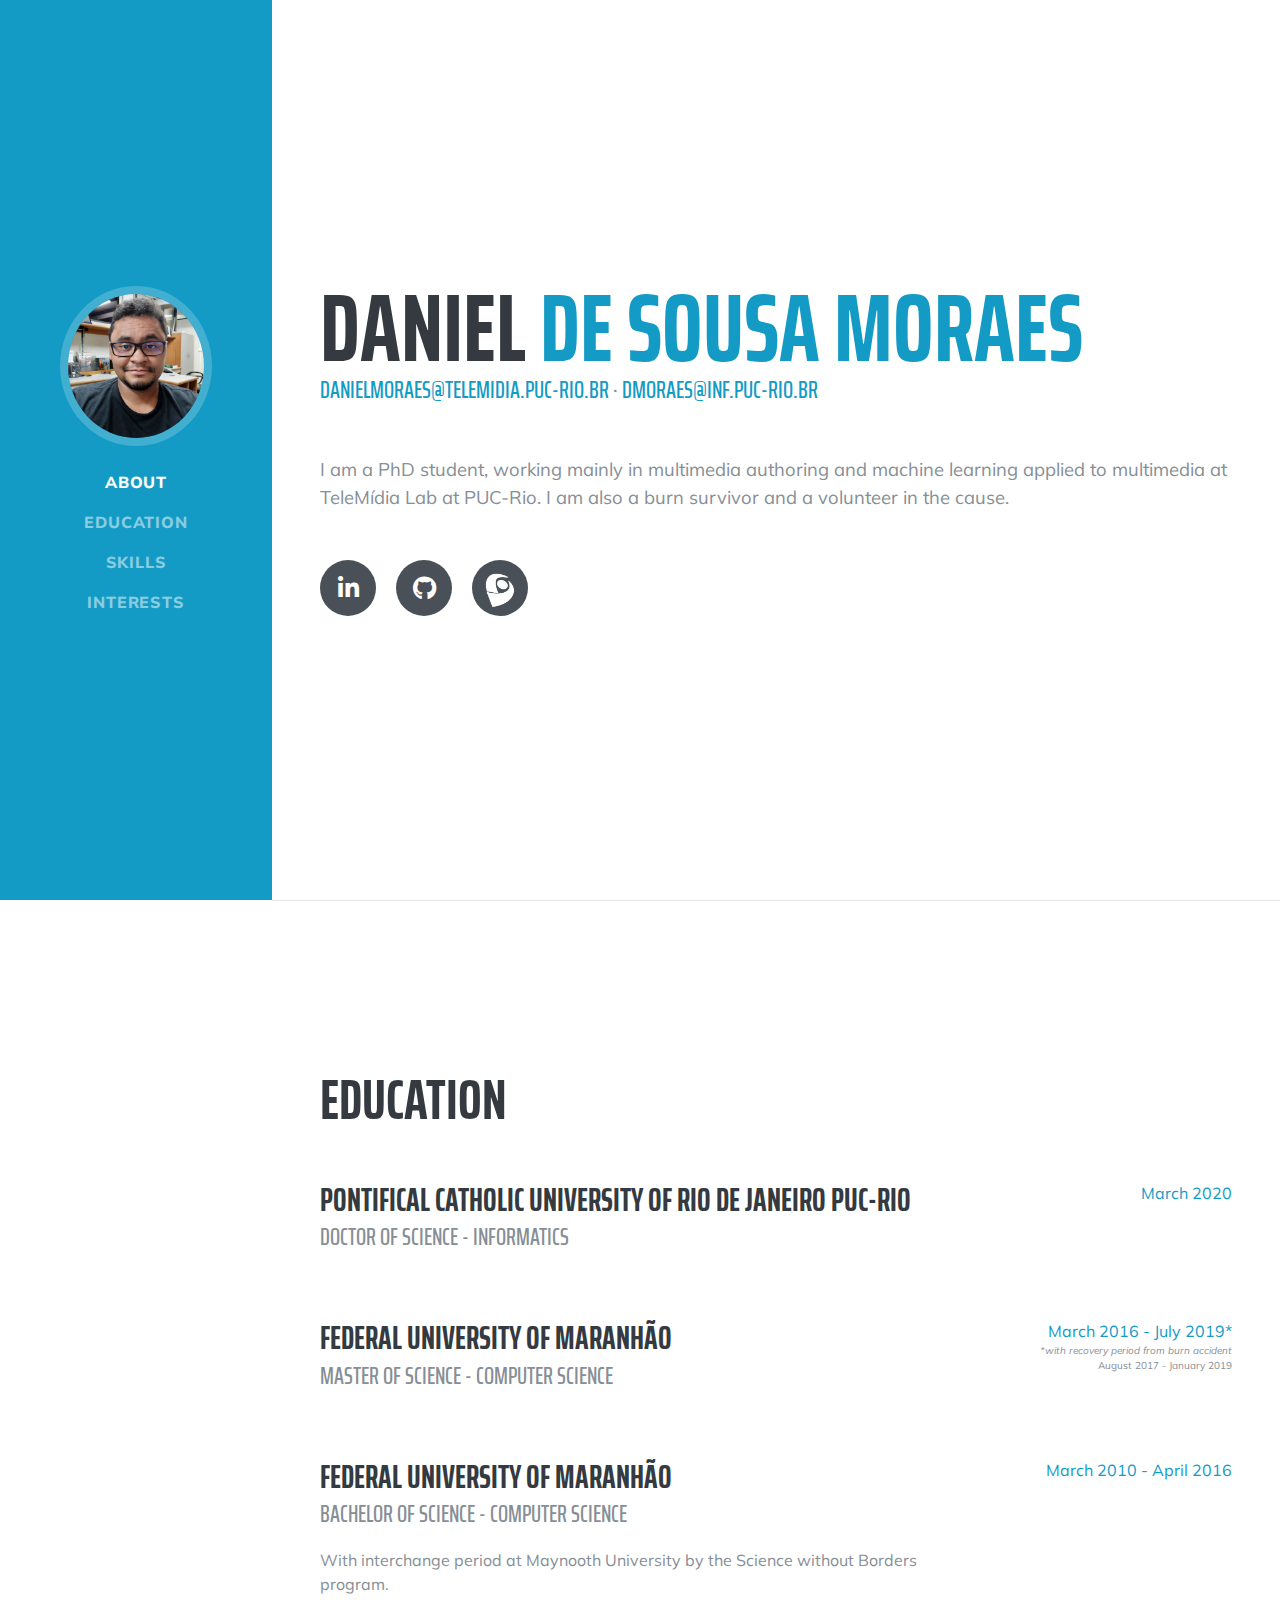
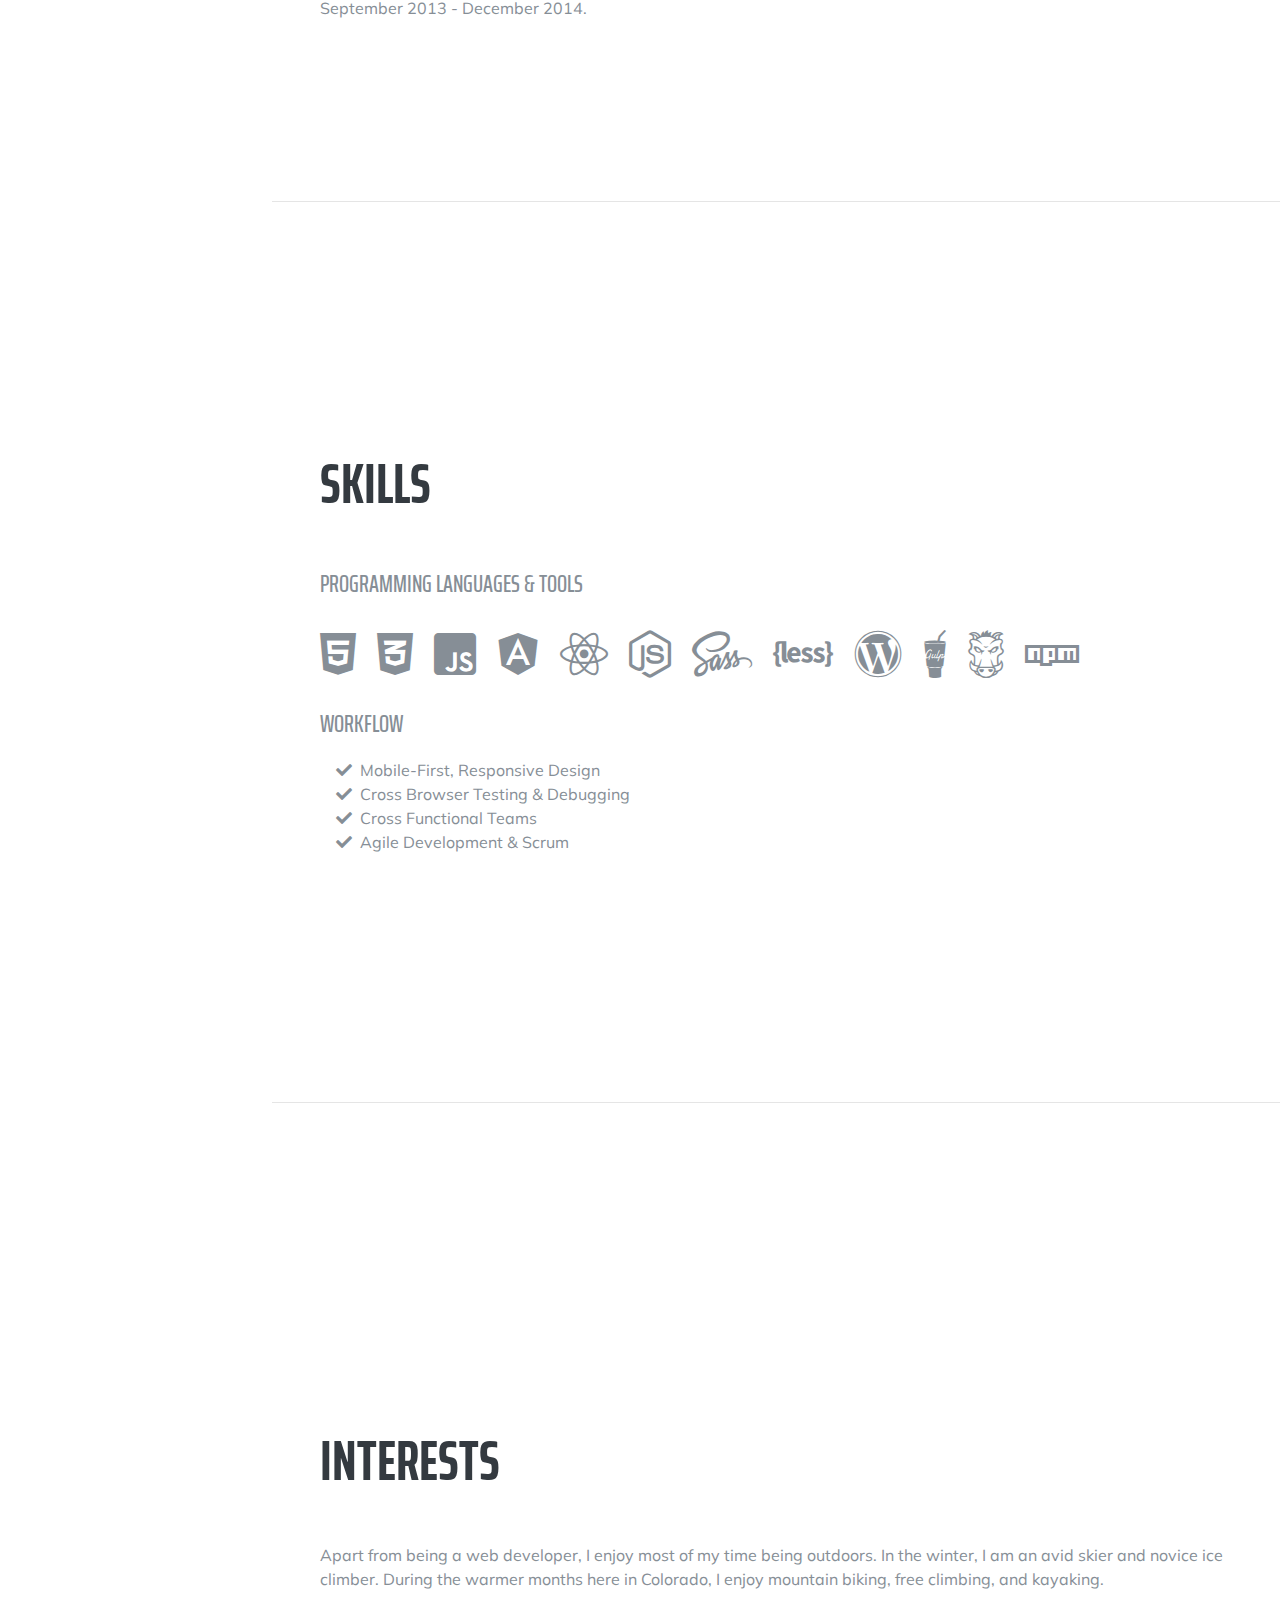
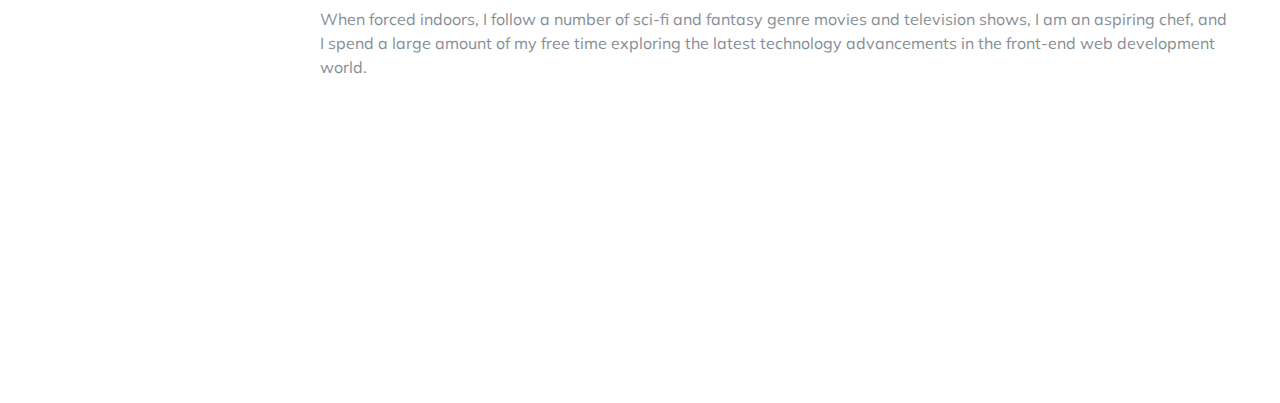
==== index.html @ 5152b9b2 "Atualizando texto - perfil e educação" ====
<!DOCTYPE html>
<html lang="en">

<head>

  <meta charset="utf-8">
  <meta name="viewport" content="width=device-width, initial-scale=1, shrink-to-fit=no">
  <meta name="description" content="">
  <meta name="Daniel Moraes" content="">

  <title>Daniel Moraes - Profile</title>

  <!-- Bootstrap core CSS -->
  <link href="vendor/bootstrap/css/bootstrap.min.css" rel="stylesheet">

  <!-- Custom fonts for this template -->
  <link href="https://fonts.googleapis.com/css?family=Saira+Extra+Condensed:500,700" rel="stylesheet">
  <link href="https://fonts.googleapis.com/css?family=Muli:400,400i,800,800i" rel="stylesheet">
  <link href="vendor/fontawesome-free/css/all.min.css" rel="stylesheet">

  <!-- Custom styles for this template -->
  <link href="css/resume.css" rel="stylesheet">

</head>

<body id="page-top">

  <nav class="navbar navbar-expand-lg navbar-dark bg-primary fixed-top" id="sideNav">
    <a class="navbar-brand js-scroll-trigger" href="#page-top">
      <span class="d-block d-lg-none">Daniel de Sousa Moraes</span>
      <span class="d-none d-lg-block">
        <img class="img-fluid img-profile rounded-circle mx-auto mb-2" src="img/perfil.jpeg" alt="Daniel de Sousa Moraes">
      </span>
    </a>
    <button class="navbar-toggler" type="button" data-toggle="collapse" data-target="#navbarSupportedContent" aria-controls="navbarSupportedContent" aria-expanded="false" aria-label="Toggle navigation">
      <span class="navbar-toggler-icon"></span>
    </button>
    <div class="collapse navbar-collapse" id="navbarSupportedContent">
      <ul class="navbar-nav">
        <li class="nav-item">
          <a class="nav-link js-scroll-trigger" href="#about">About</a>
        </li>
       <!--  <li class="nav-item">
          <a class="nav-link js-scroll-trigger" href="#experience">Experience</a>
        </li> -->
        <li class="nav-item">
          <a class="nav-link js-scroll-trigger" href="#education">Education</a>
        </li>
        <li class="nav-item">
          <a class="nav-link js-scroll-trigger" href="#skills">Skills</a>
        </li>
        <li class="nav-item">
          <a class="nav-link js-scroll-trigger" href="#interests">Interests</a>
        </li>
       <!--  <li class="nav-item">
          <a class="nav-link js-scroll-trigger" href="#awards">Awards</a>
        </li> -->
      </ul>
    </div>
  <!--   <span class="d-none d-lg-block">
      <img class="img-fluid img-profile rounded-circle mx-auto mb-2" src="img/pt.png" alt="Daniel de Sousa Moraes">
    </span> -->
  </nav>

  <div class="container-fluid p-0">

    <section class="resume-section p-3 p-lg-5 d-flex align-items-center" id="about">
      <div class="w-100">
        <h1 class="mb-0">Daniel
          <span class="text-primary">de Sousa Moraes</span>
        </h1>
        <div class="subheading mb-5">
          <a href="mailto:name@email.com">danielmoraes@telemidia.puc-rio.br</a> 
          · <a href="mailto:name@email.com">dmoraes@inf.puc-rio.br</a>
        </div>
        <p class="lead mb-5">
          I am a PhD student, working mainly in multimedia authoring and machine learning applied to multimedia at TeleMídia Lab at PUC-Rio. 
          I am also a burn survivor and a volunteer in the cause.
        </p>
        <div class="social-icons">
          <a target="blank" href="https://www.linkedin.com/in/danielsmoraes">
            <i class="fab fa-linkedin-in"></i>
          </a>
          <a target="blank" href="https://github.com/danielsm">
            <i class="fab fa-github"></i>
          </a>
          <a target="blank" href="http://lattes.cnpq.br/5881729654998250">
            <img class="img-logo" src="img/fa-lattes.png" height="38" width="38"></img>
          </a>
         <!--  <a href="#">
            <i class="fab fa-facebook-f"></i>
          </a> -->
        </div>
      </div>
    </section>

    <!-- <hr class="m-0">

    <section class="resume-section p-3 p-lg-5 d-flex justify-content-center" id="experience">
      <div class="w-100">
        <h2 class="mb-5">Experience</h2>

        <div class="resume-item d-flex flex-column flex-md-row justify-content-between mb-5">
          <div class="resume-content">
            <h3 class="mb-0">Senior Web Developer</h3>
            <div class="subheading mb-3">Intelitec Solutions</div>
            <p>Bring to the table win-win survival strategies to ensure proactive domination. At the end of the day, going forward, a new normal that has evolved from generation X is on the runway heading towards a streamlined cloud solution. User generated content in real-time will have multiple touchpoints for offshoring.</p>
          </div>
          <div class="resume-date text-md-right">
            <span class="text-primary">March 2013 - Present</span>
          </div>
        </div>

        <div class="resume-item d-flex flex-column flex-md-row justify-content-between mb-5">
          <div class="resume-content">
            <h3 class="mb-0">Web Developer</h3>
            <div class="subheading mb-3">Intelitec Solutions</div>
            <p>Capitalize on low hanging fruit to identify a ballpark value added activity to beta test. Override the digital divide with additional clickthroughs from DevOps. Nanotechnology immersion along the information highway will close the loop on focusing solely on the bottom line.</p>
          </div>
          <div class="resume-date text-md-right">
            <span class="text-primary">December 2011 - March 2013</span>
          </div>
        </div>

        <div class="resume-item d-flex flex-column flex-md-row justify-content-between mb-5">
          <div class="resume-content">
            <h3 class="mb-0">Junior Web Designer</h3>
            <div class="subheading mb-3">Shout! Media Productions</div>
            <p>Podcasting operational change management inside of workflows to establish a framework. Taking seamless key performance indicators offline to maximise the long tail. Keeping your eye on the ball while performing a deep dive on the start-up mentality to derive convergence on cross-platform integration.</p>
          </div>
          <div class="resume-date text-md-right">
            <span class="text-primary">July 2010 - December 2011</span>
          </div>
        </div>

        <div class="resume-item d-flex flex-column flex-md-row justify-content-between">
          <div class="resume-content">
            <h3 class="mb-0">Web Design Intern</h3>
            <div class="subheading mb-3">Shout! Media Productions</div>
            <p>Collaboratively administrate empowered markets via plug-and-play networks. Dynamically procrastinate B2C users after installed base benefits. Dramatically visualize customer directed convergence without revolutionary ROI.</p>
          </div>
          <div class="resume-date text-md-right">
            <span class="text-primary">September 2008 - June 2010</span>
          </div>
        </div>

      </div>

    </section> -->

    <hr class="m-0">

    <section class="resume-section p-3 p-lg-5 d-flex align-items-center" id="education">
      <div class="w-100">
        <h2 class="mb-5">Education</h2>

        <div class="resume-item d-flex flex-column flex-md-row justify-content-between mb-5">
          <div class="resume-content">
            <h3 class="mb-0">Pontifical Catholic University of Rio de Janeiro PUC-Rio</h3>
            <div class="subheading mb-3">Doctor of Science - Informatics</div>
          </div>
          <div class="resume-date text-md-right">
            <span class="text-primary">March 2020</span>
          </div>
        </div>

        <div class="resume-item d-flex flex-column flex-md-row justify-content-between mb-5">
          <div class="resume-content">
            <h3 class="mb-0">Federal University of Maranhão</h3>
            <div class="subheading mb-3">Master of Science - Computer Science</div>
          </div>
          <div class="resume-date text-md-right">
            <span class="text-primary">March 2016 - July 2019*</span>
            <p style="font-size: x-small;">
              <i>*with recovery period from burn accident</i>
              <br>August 2017 - January 2019
            </p>
            
          </div>
        </div>

        <div class="resume-item d-flex flex-column flex-md-row justify-content-between">
          <div class="resume-content">
            <h3 class="mb-0">Federal University of Maranhão</h3>
            <div class="subheading mb-3">Bachelor of Science - Computer Science</div>
            <p>With interchange period at Maynooth University by the Science without Borders program.
              <br>September 2013 - December 2014.
            </p>
          </div>
          <div class="resume-date text-md-right">
            <span class="text-primary">March 2010 - April 2016</span>
          </div>
        </div>

      </div>
    </section>

    <hr class="m-0">

    <section class="resume-section p-3 p-lg-5 d-flex align-items-center" id="skills">
      <div class="w-100">
        <h2 class="mb-5">Skills</h2>

        <div class="subheading mb-3">Programming Languages &amp; Tools</div>
        <ul class="list-inline dev-icons">
          <li class="list-inline-item">
            <i class="fab fa-html5"></i>
          </li>
          <li class="list-inline-item">
            <i class="fab fa-css3-alt"></i>
          </li>
          <li class="list-inline-item">
            <i class="fab fa-js-square"></i>
          </li>
          <li class="list-inline-item">
            <i class="fab fa-angular"></i>
          </li>
          <li class="list-inline-item">
            <i class="fab fa-react"></i>
          </li>
          <li class="list-inline-item">
            <i class="fab fa-node-js"></i>
          </li>
          <li class="list-inline-item">
            <i class="fab fa-sass"></i>
          </li>
          <li class="list-inline-item">
            <i class="fab fa-less"></i>
          </li>
          <li class="list-inline-item">
            <i class="fab fa-wordpress"></i>
          </li>
          <li class="list-inline-item">
            <i class="fab fa-gulp"></i>
          </li>
          <li class="list-inline-item">
            <i class="fab fa-grunt"></i>
          </li>
          <li class="list-inline-item">
            <i class="fab fa-npm"></i>
          </li>
        </ul>

        <div class="subheading mb-3">Workflow</div>
        <ul class="fa-ul mb-0">
          <li>
            <i class="fa-li fa fa-check"></i>
            Mobile-First, Responsive Design</li>
          <li>
            <i class="fa-li fa fa-check"></i>
            Cross Browser Testing &amp; Debugging</li>
          <li>
            <i class="fa-li fa fa-check"></i>
            Cross Functional Teams</li>
          <li>
            <i class="fa-li fa fa-check"></i>
            Agile Development &amp; Scrum</li>
        </ul>
      </div>
    </section>

    <hr class="m-0">

    <section class="resume-section p-3 p-lg-5 d-flex align-items-center" id="interests">
      <div class="w-100">
        <h2 class="mb-5">Interests</h2>
        <p>Apart from being a web developer, I enjoy most of my time being outdoors. In the winter, I am an avid skier and novice ice climber. During the warmer months here in Colorado, I enjoy mountain biking, free climbing, and kayaking.</p>
        <p class="mb-0">When forced indoors, I follow a number of sci-fi and fantasy genre movies and television shows, I am an aspiring chef, and I spend a large amount of my free time exploring the latest technology advancements in the front-end web development world.</p>
      </div>
    </section>

<!--     <hr class="m-0">

    <section class="resume-section p-3 p-lg-5 d-flex align-items-center" id="awards">
      <div class="w-100">
        <h2 class="mb-5">Awards &amp; Certifications</h2>
        <ul class="fa-ul mb-0">
          <li>
            <i class="fa-li fa fa-trophy text-warning"></i>
            Google Analytics Certified Developer</li>
          <li>
            <i class="fa-li fa fa-trophy text-warning"></i>
            Mobile Web Specialist - Google Certification</li>
          <li>
            <i class="fa-li fa fa-trophy text-warning"></i>
            1<sup>st</sup>
            Place - University of Colorado Boulder - Emerging Tech Competition 2009</li>
          <li>
            <i class="fa-li fa fa-trophy text-warning"></i>
            1<sup>st</sup>
            Place - University of Colorado Boulder - Adobe Creative Jam 2008 (UI Design Category)</li>
          <li>
            <i class="fa-li fa fa-trophy text-warning"></i>
            2<sup>nd</sup>
            Place - University of Colorado Boulder - Emerging Tech Competition 2008</li>
          <li>
            <i class="fa-li fa fa-trophy text-warning"></i>
            1<sup>st</sup>
            Place - James Buchanan High School - Hackathon 2006</li>
          <li>
            <i class="fa-li fa fa-trophy text-warning"></i>
            3<sup>rd</sup>
            Place - James Buchanan High School - Hackathon 2005</li>
        </ul>
      </div>
    </section> -->

  </div>

  <!-- Bootstrap core JavaScript -->
  <script src="vendor/jquery/jquery.min.js"></script>
  <script src="vendor/bootstrap/js/bootstrap.bundle.min.js"></script>

  <!-- Plugin JavaScript -->
  <script src="vendor/jquery-easing/jquery.easing.min.js"></script>

  <!-- Custom scripts for this template -->
  <script src="js/resume.min.js"></script>

</body>

</html>
---- css/resume.css ----
/*!
 * Start Bootstrap - Resume v5.0.8 (https://startbootstrap.com/template-overviews/resume)
 * Copyright 2013-2019 Start Bootstrap
 * Licensed under MIT (https://github.com/BlackrockDigital/startbootstrap-resume/blob/master/LICENSE)
 */

body {
  font-family: 'Muli', -apple-system, BlinkMacSystemFont, 'Segoe UI', Roboto, 'Helvetica Neue', Arial, sans-serif, 'Apple Color Emoji', 'Segoe UI Emoji', 'Segoe UI Symbol', 'Noto Color Emoji';
  padding-top: 54px;
  color: #868e96;
}

@media (min-width: 992px) {
  body {
    padding-top: 0;
    padding-left: 17rem;
  }
}

h1,
h2,
h3,
h4,
h5,
h6 {
  font-family: 'Saira Extra Condensed', -apple-system, BlinkMacSystemFont, 'Segoe UI', Roboto, 'Helvetica Neue', Arial, sans-serif, 'Apple Color Emoji', 'Segoe UI Emoji', 'Segoe UI Symbol', 'Noto Color Emoji';
  font-weight: 700;
  text-transform: uppercase;
  color: #343a40;
}

h1 {
  font-size: 6rem;
  line-height: 5.5rem;
}

h2 {
  font-size: 3.5rem;
}

h3 {
  font-size: 2rem;
}

p.lead {
  font-size: 1.15rem;
  font-weight: 400;
}

.subheading {
  text-transform: uppercase;
  font-weight: 500;
  font-family: 'Saira Extra Condensed', -apple-system, BlinkMacSystemFont, 'Segoe UI', Roboto, 'Helvetica Neue', Arial, sans-serif, 'Apple Color Emoji', 'Segoe UI Emoji', 'Segoe UI Symbol', 'Noto Color Emoji';
  font-size: 1.5rem;
}

.social-icons a {
  display: inline-block;
  height: 3.5rem;
  width: 3.5rem;
  background-color: #495057;
  color: #fff !important;
  border-radius: 100%;
  text-align: center;
  font-size: 1.5rem;
  line-height: 3.5rem;
  margin-right: 1rem;
}

.social-icons a:last-child {
  margin-right: 0;
}

.social-icons a:hover {
  background-color: #0091ca;
}

.dev-icons {
  font-size: 3rem;
}

.dev-icons .list-inline-item i:hover {
  color: #BD5D38;
}

#sideNav .navbar-nav .nav-item .nav-link {
  font-weight: 800;
  letter-spacing: 0.05rem;
  text-transform: uppercase;
}

#sideNav .navbar-toggler:focus {
  outline-color: #d48a6e;
}

@media (min-width: 992px) {
  #sideNav {
    text-align: center;
    position: fixed;
    top: 0;
    left: 0;
    display: flex;
    flex-direction: column;
    width: 17rem;
    height: 100vh;
  }
  #sideNav .navbar-brand {
    display: flex;
    margin: auto auto 0;
    padding: 0.5rem;
  }
  #sideNav .navbar-brand .img-profile {
    max-width: 10rem;
    max-height: 10rem;
    border: 0.5rem solid rgba(255, 255, 255, 0.2);
  }
  #sideNav .navbar-collapse {
    display: flex;
    align-items: flex-start;
    flex-grow: 0;
    width: 100%;
    margin-bottom: auto;
  }
  #sideNav .navbar-collapse .navbar-nav {
    flex-direction: column;
    width: 100%;
  }
  #sideNav .navbar-collapse .navbar-nav .nav-item {
    display: block;
  }
  #sideNav .navbar-collapse .navbar-nav .nav-item .nav-link {
    display: block;
  }
}

section.resume-section {
  padding-top: 5rem !important;
  padding-bottom: 5rem !important;
  max-width: 75rem;
}

section.resume-section .resume-item .resume-date {
  min-width: none;
}

@media (min-width: 768px) {
  section.resume-section {
    min-height: 100vh;
  }
  section.resume-section .resume-item .resume-date {
    min-width: 18rem;
  }
}

@media (min-width: 992px) {
  section.resume-section {
    padding-top: 3rem !important;
    padding-bottom: 3rem !important;
  }
}

.bg-primary {
  background-color: #139bc5 !important;
}

.text-primary {
  color: #139bc5 !important;
}

a {
  color: #139bc5;
}

a:hover, a:focus, a:active {
  color: #000000;
}
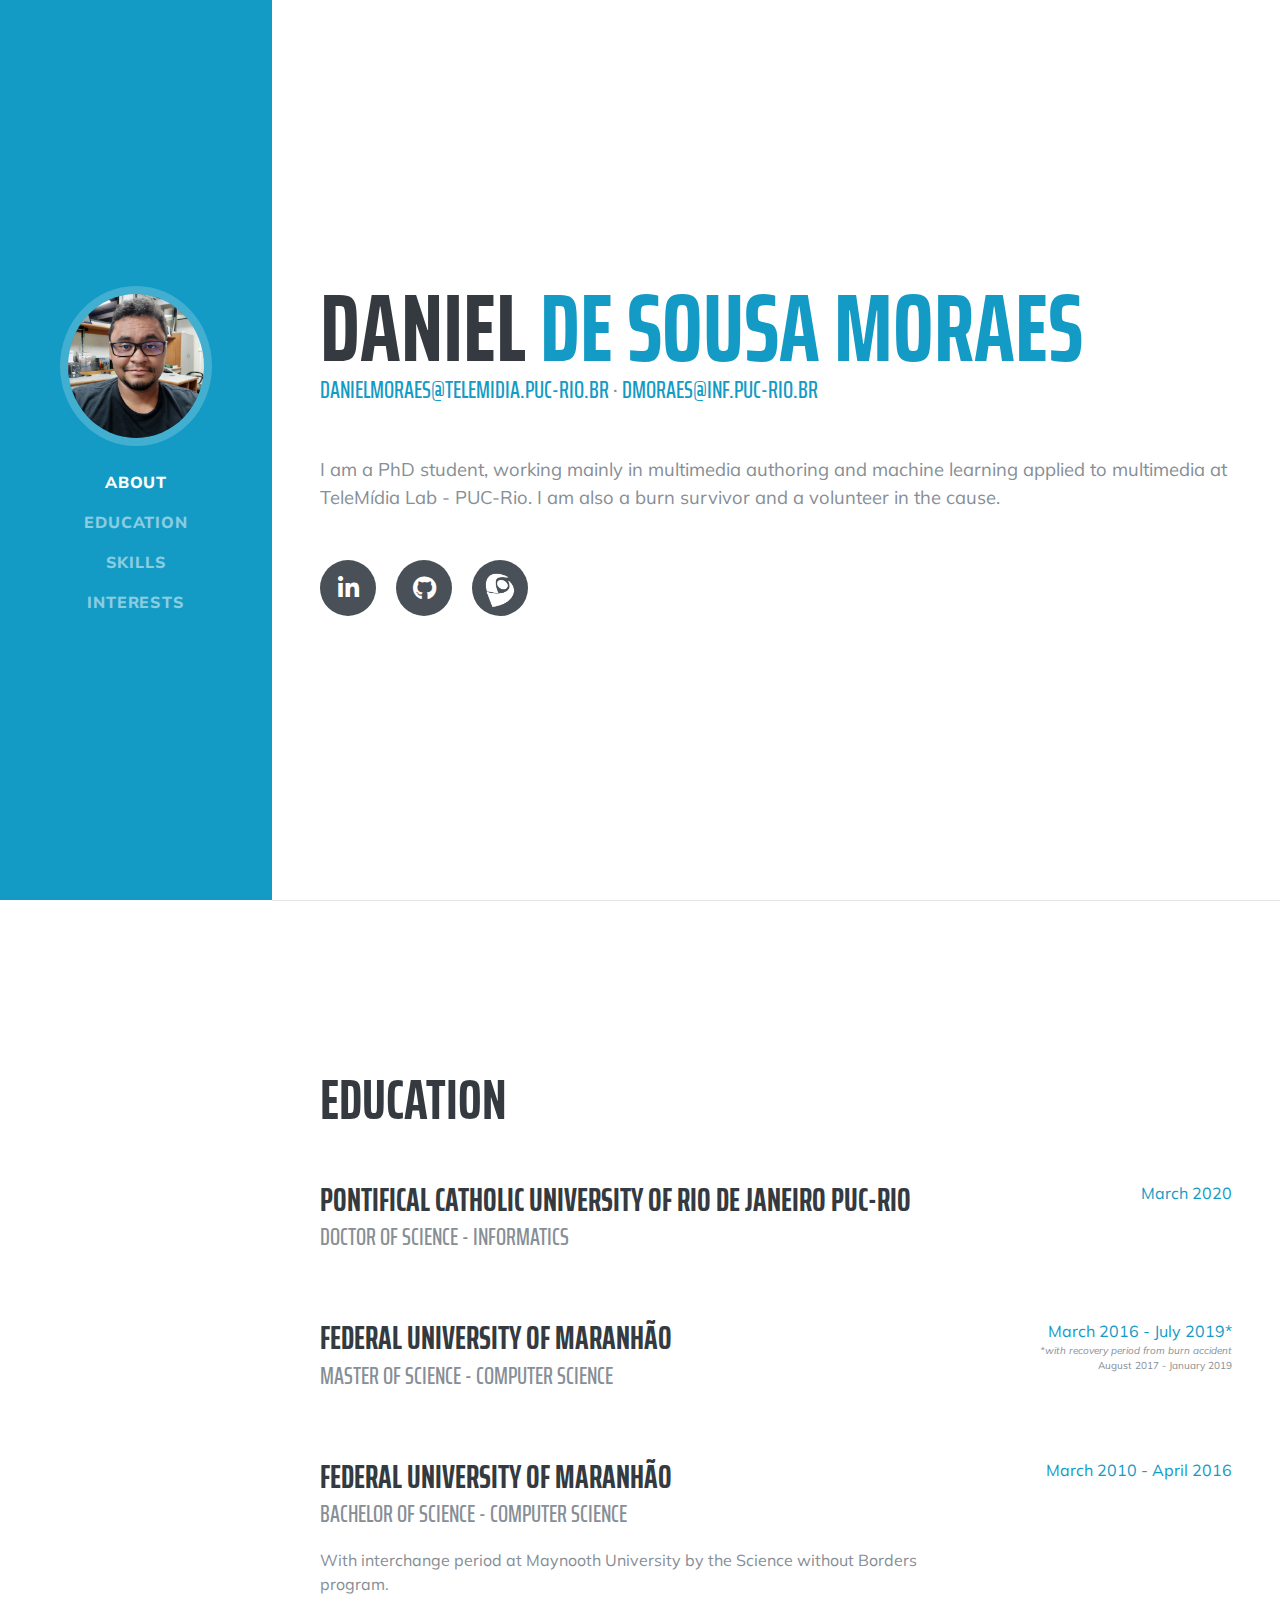
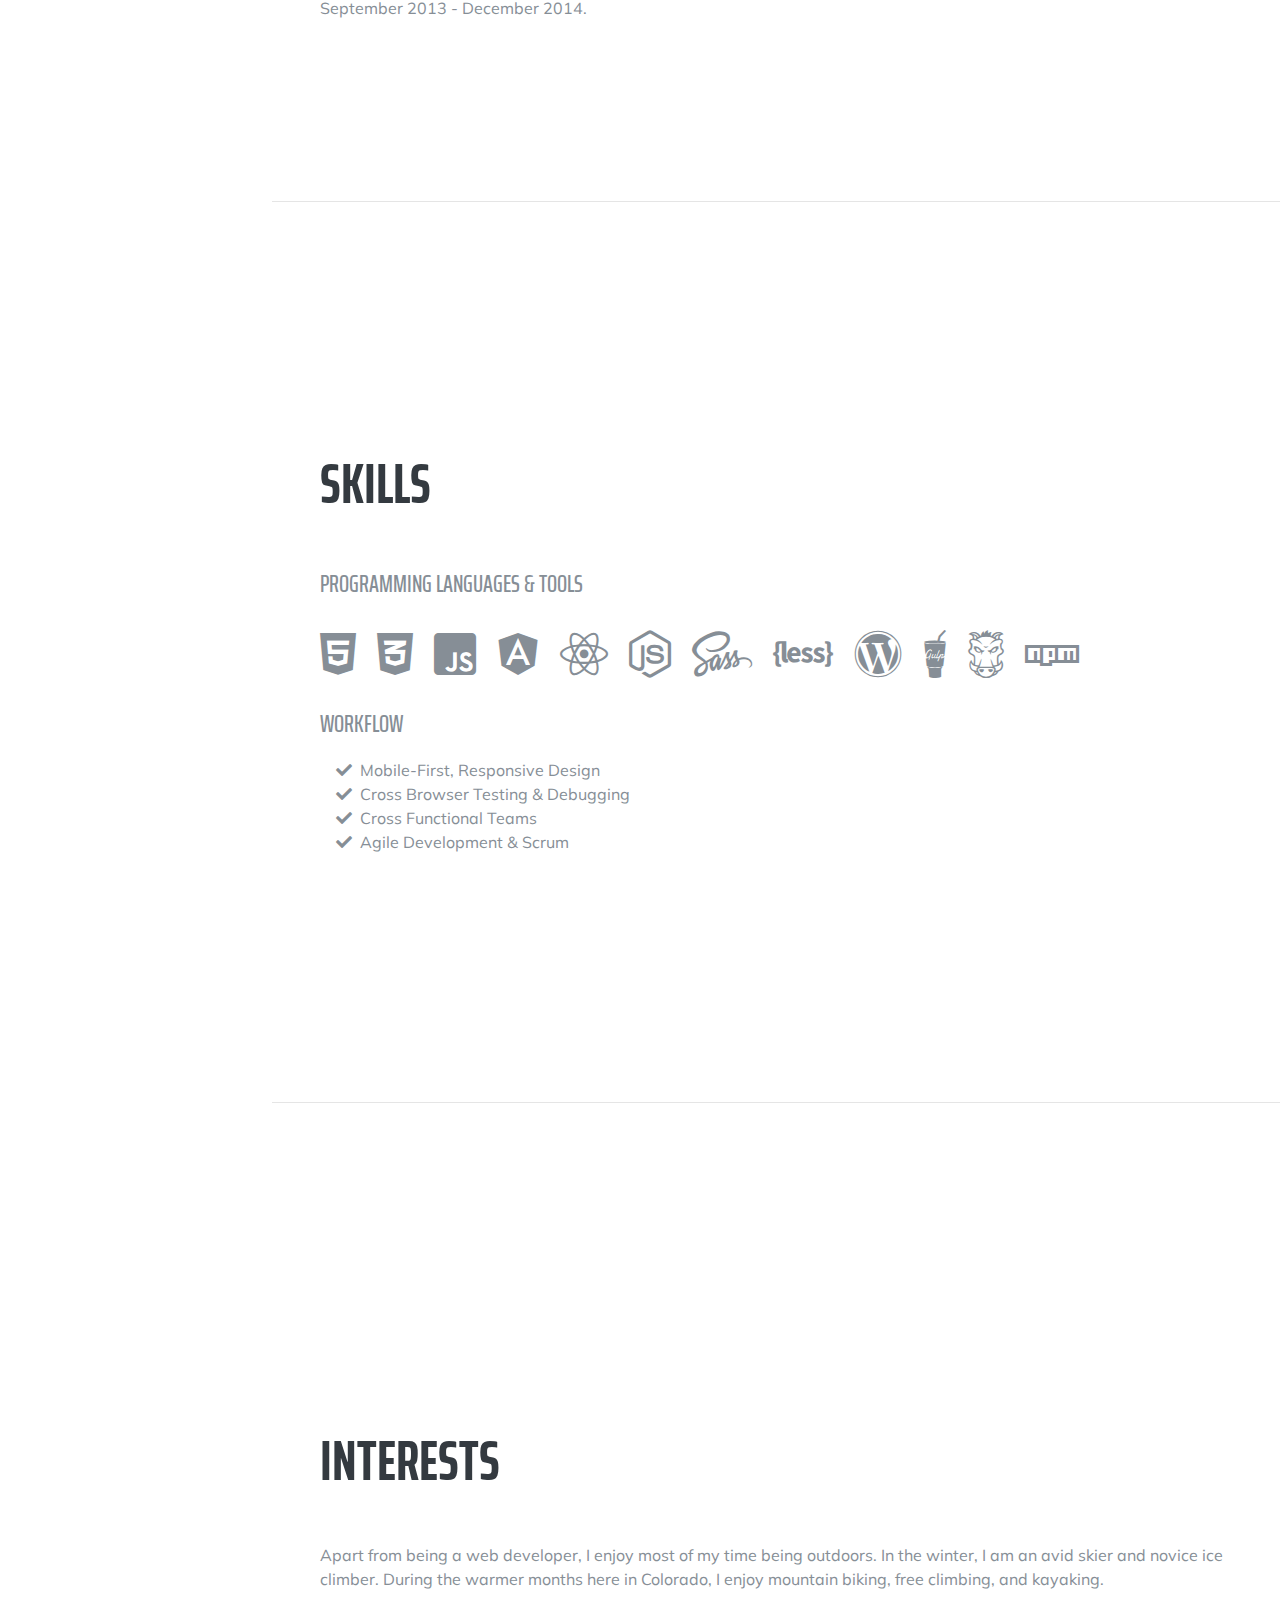
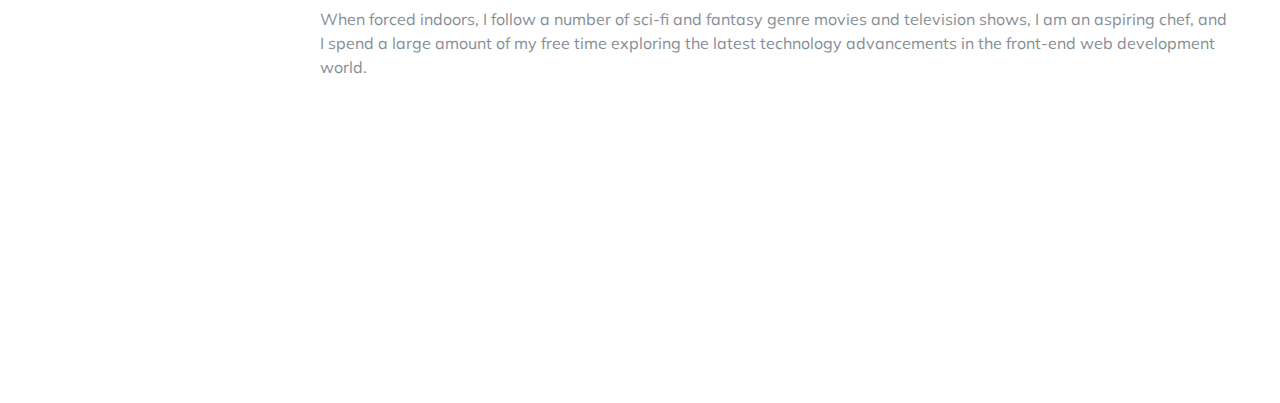
==== commit b9e20e91: "Atualizando texto - perfil e educação-v2" ====
--- a/index.html
+++ b/index.html
@@ -74,7 +74,7 @@
           · <a href="mailto:name@email.com">dmoraes@inf.puc-rio.br</a>
         </div>
         <p class="lead mb-5">
-          I am a PhD student, working mainly in multimedia authoring and machine learning applied to multimedia at TeleMídia Lab at PUC-Rio. 
+          I am a PhD student, working mainly in multimedia authoring and machine learning applied to multimedia at TeleMídia Lab - PUC-Rio. 
           I am also a burn survivor and a volunteer in the cause.
         </p>
         <div class="social-icons">
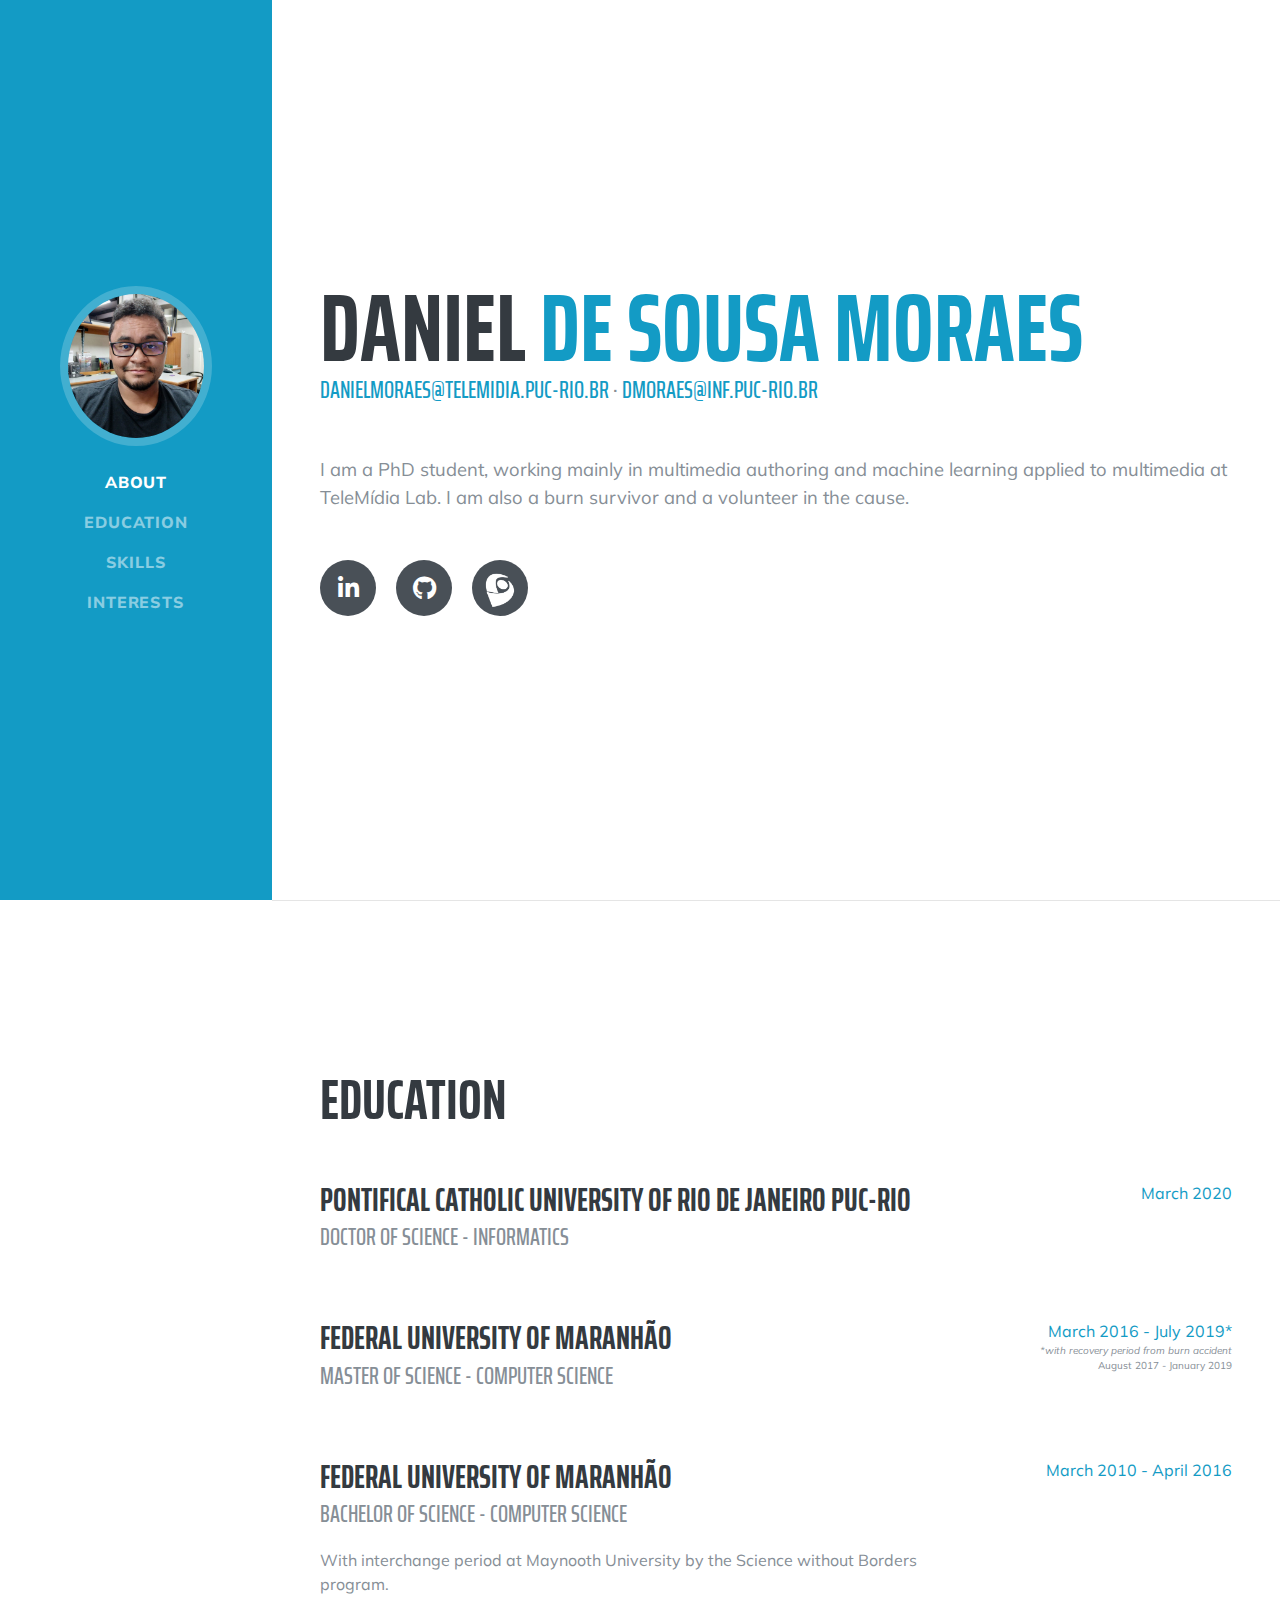
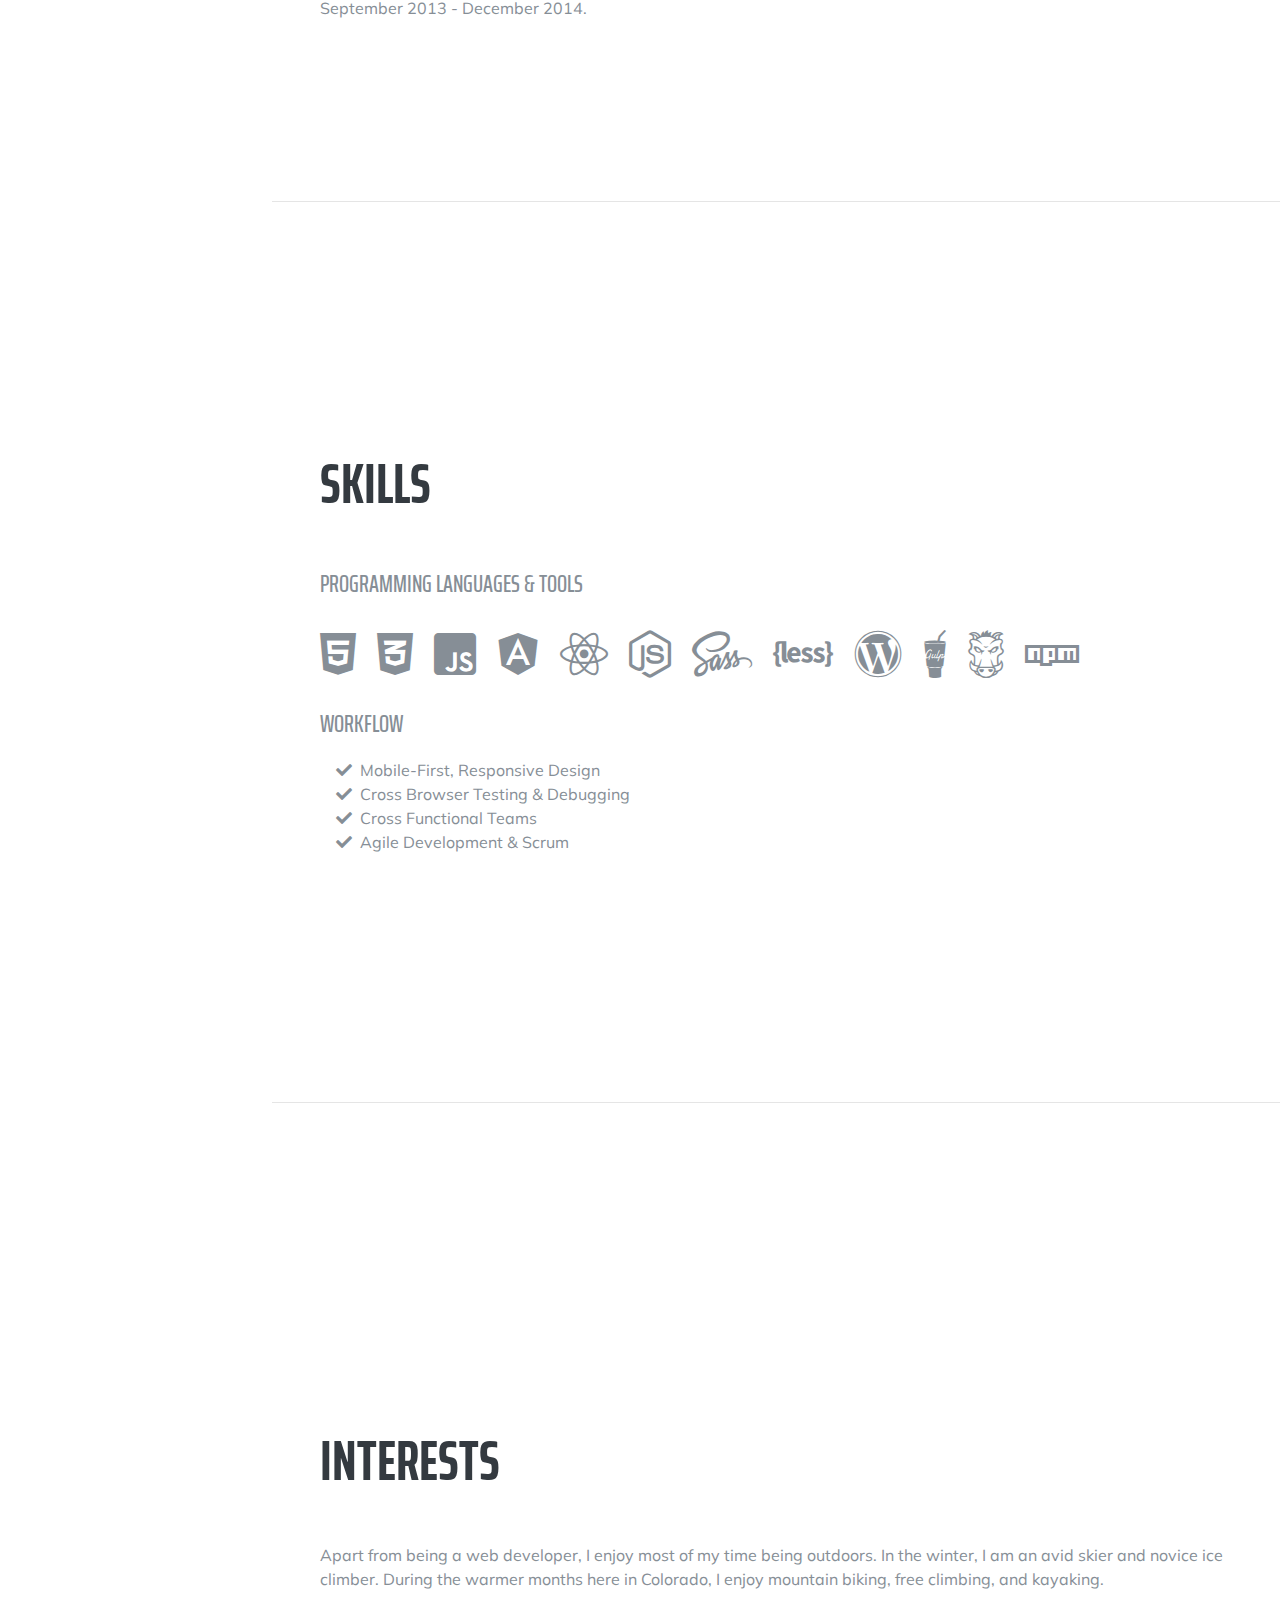
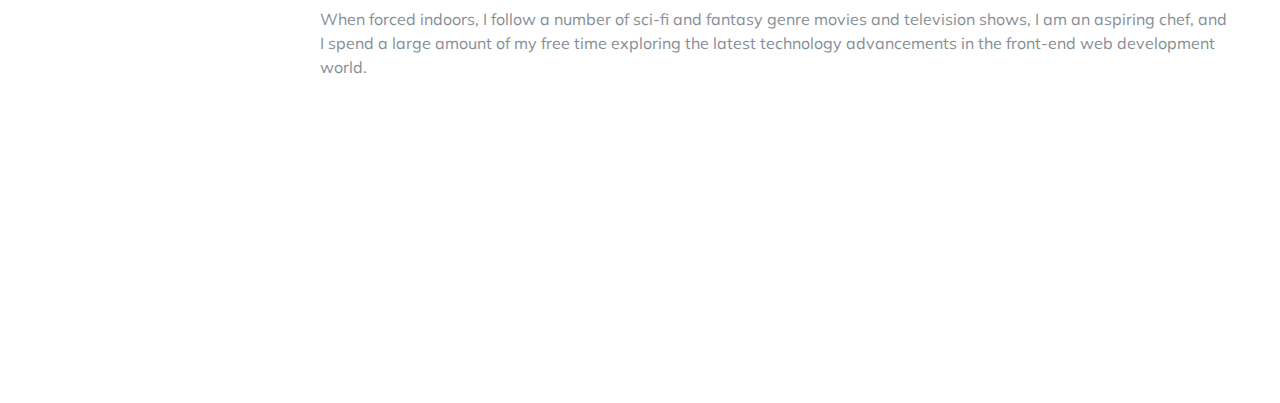
==== commit c21ff313: "Atualizando texto - perfil e educação-v3" ====
--- a/index.html
+++ b/index.html
@@ -74,7 +74,7 @@
           · <a href="mailto:name@email.com">dmoraes@inf.puc-rio.br</a>
         </div>
         <p class="lead mb-5">
-          I am a PhD student, working mainly in multimedia authoring and machine learning applied to multimedia at TeleMídia Lab - PUC-Rio. 
+          I am a PhD student, working mainly in multimedia authoring and machine learning applied to multimedia at TeleMídia Lab. 
           I am also a burn survivor and a volunteer in the cause.
         </p>
         <div class="social-icons">
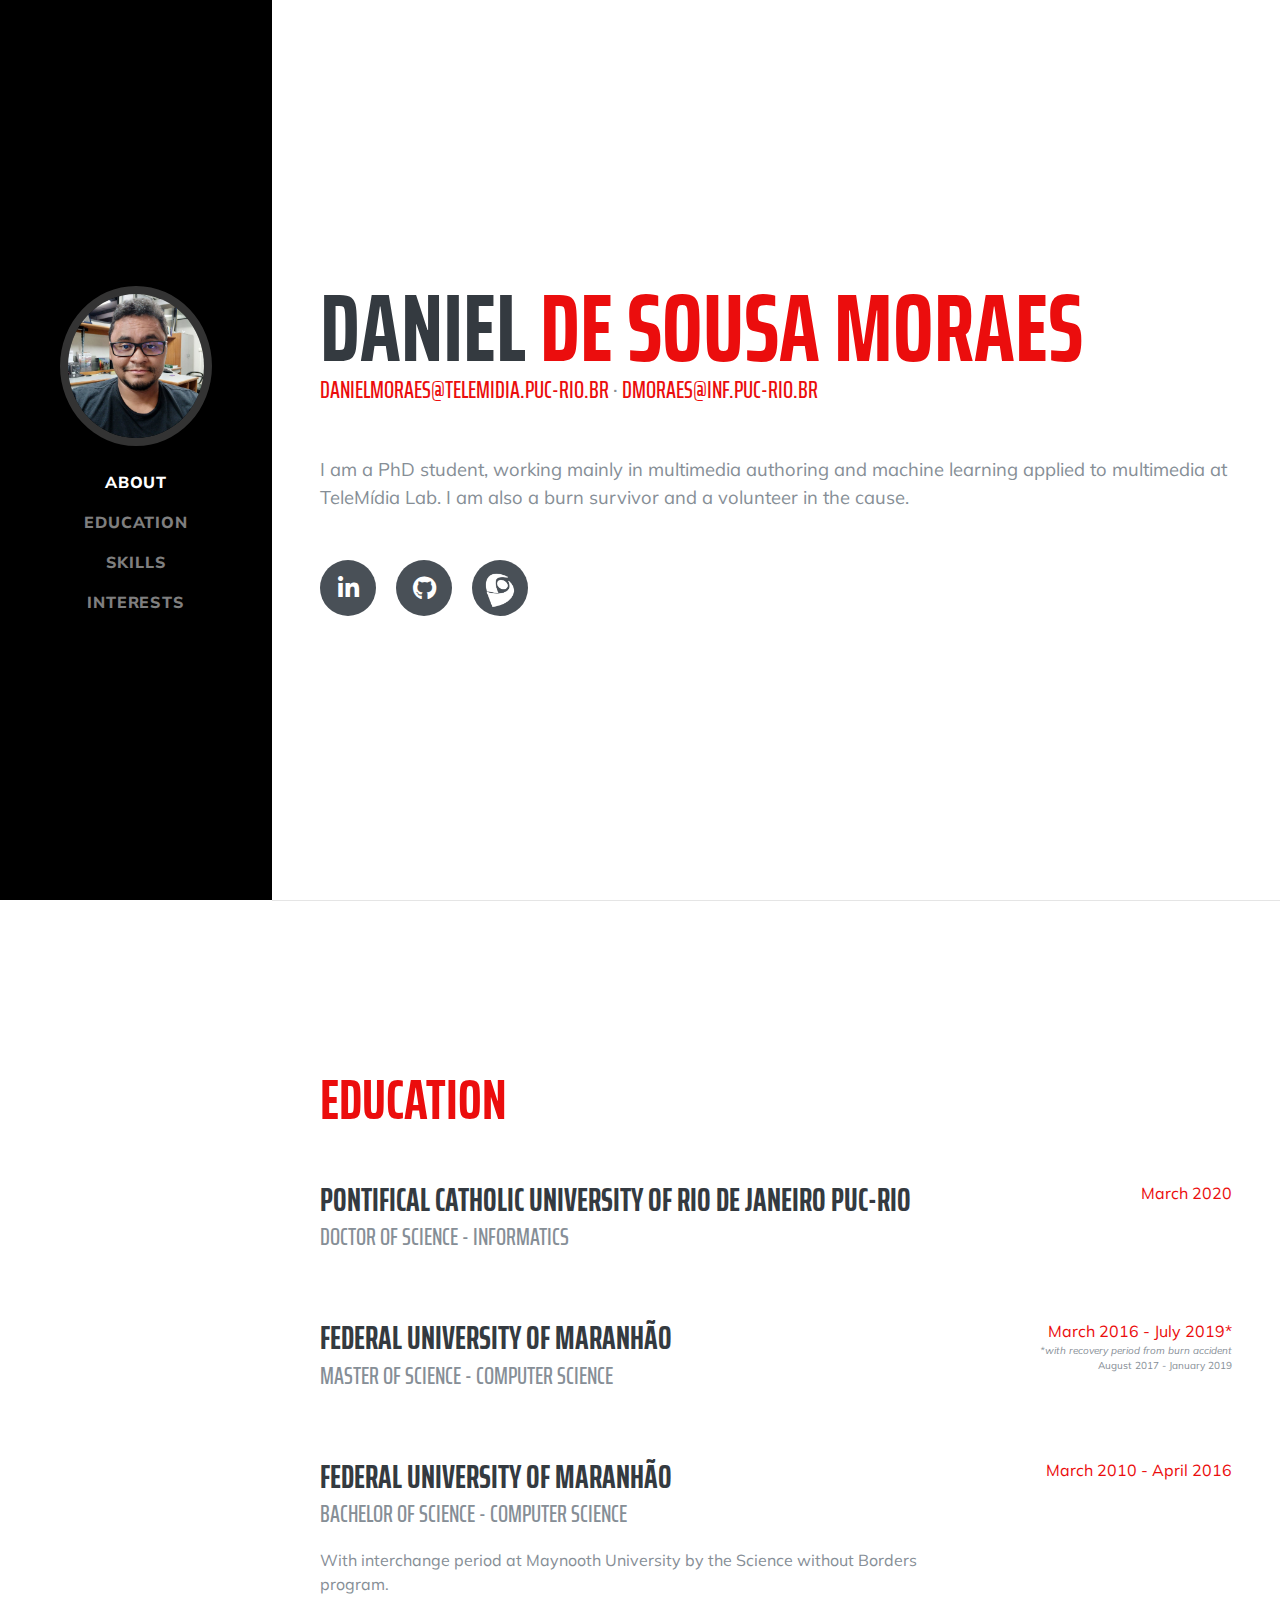
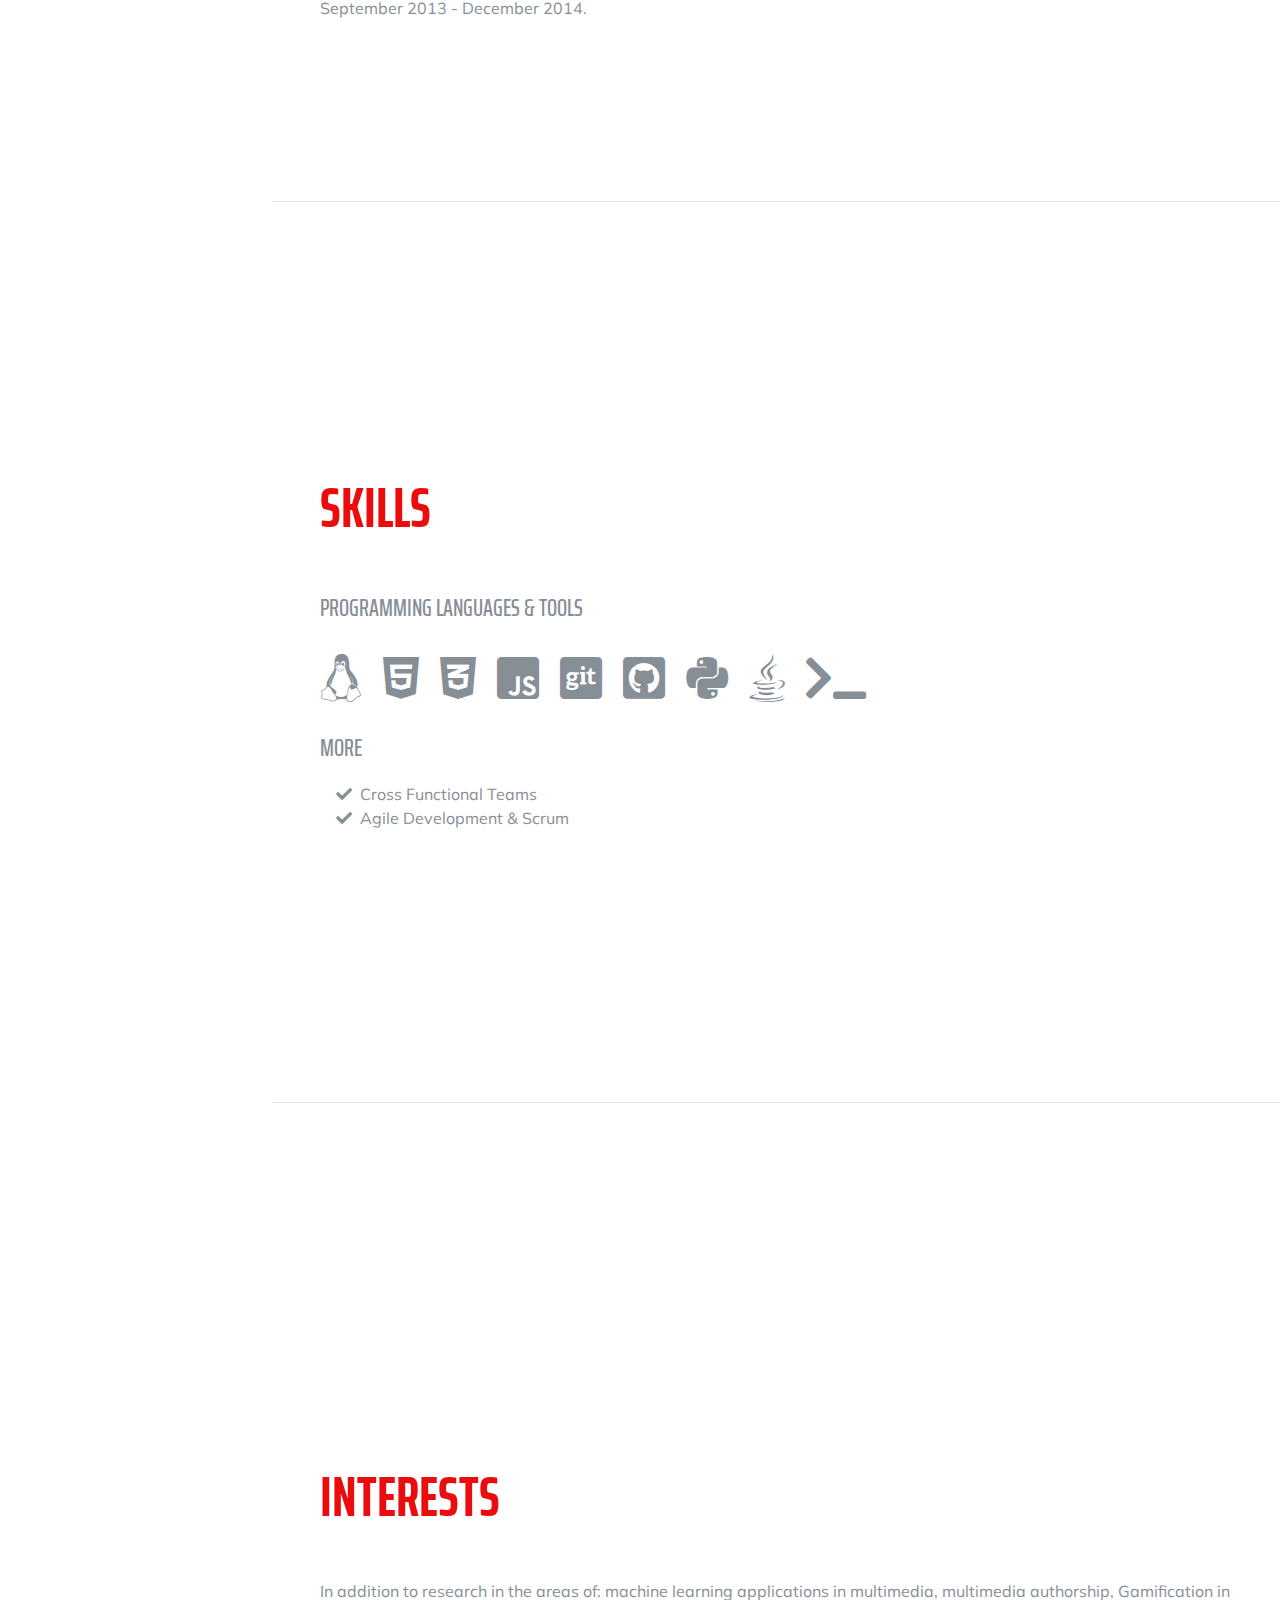
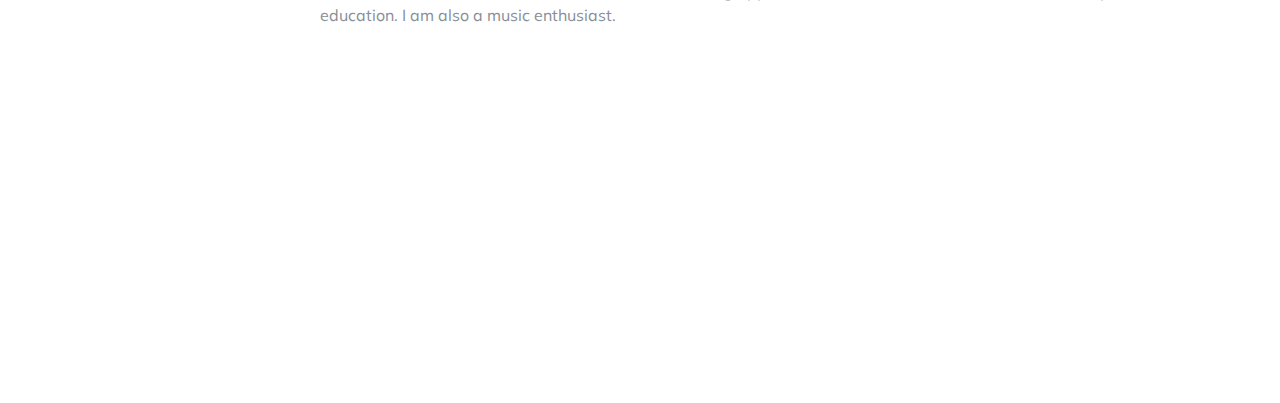
==== commit 723a9b6d: "atualizando textos" ====
--- a/index.html
+++ b/index.html
@@ -204,6 +204,9 @@
         <div class="subheading mb-3">Programming Languages &amp; Tools</div>
         <ul class="list-inline dev-icons">
           <li class="list-inline-item">
+            <i class="fab fa-linux"></i>
+          </li>
+          <li class="list-inline-item">
             <i class="fab fa-html5"></i>
           </li>
           <li class="list-inline-item">
@@ -213,42 +216,25 @@
             <i class="fab fa-js-square"></i>
           </li>
           <li class="list-inline-item">
-            <i class="fab fa-angular"></i>
-          </li>
-          <li class="list-inline-item">
-            <i class="fab fa-react"></i>
-          </li>
-          <li class="list-inline-item">
-            <i class="fab fa-node-js"></i>
-          </li>
-          <li class="list-inline-item">
-            <i class="fab fa-sass"></i>
-          </li>
-          <li class="list-inline-item">
-            <i class="fab fa-less"></i>
-          </li>
-          <li class="list-inline-item">
-            <i class="fab fa-wordpress"></i>
-          </li>
-          <li class="list-inline-item">
-            <i class="fab fa-gulp"></i>
-          </li>
-          <li class="list-inline-item">
-            <i class="fab fa-grunt"></i>
-          </li>
-          <li class="list-inline-item">
-            <i class="fab fa-npm"></i>
-          </li>
+            <i class="fab fa-git-square"></i>
+          </li>
+          <li class="list-inline-item">
+            <i class="fab fa-github-square"></i>
+          </li>
+          <li class="list-inline-item">
+            <i class="fab fa-python"></i>
+          </li>
+          <li class="list-inline-item">
+            <i class="fab fa-java"></i>
+          </li>
+          <li class="list-inline-item">
+            <i class="fas fa-terminal"></i>
+          </li>      
+          
         </ul>
 
-        <div class="subheading mb-3">Workflow</div>
+        <div class="subheading mb-3">More</div>
         <ul class="fa-ul mb-0">
-          <li>
-            <i class="fa-li fa fa-check"></i>
-            Mobile-First, Responsive Design</li>
-          <li>
-            <i class="fa-li fa fa-check"></i>
-            Cross Browser Testing &amp; Debugging</li>
           <li>
             <i class="fa-li fa fa-check"></i>
             Cross Functional Teams</li>
@@ -264,8 +250,13 @@
     <section class="resume-section p-3 p-lg-5 d-flex align-items-center" id="interests">
       <div class="w-100">
         <h2 class="mb-5">Interests</h2>
-        <p>Apart from being a web developer, I enjoy most of my time being outdoors. In the winter, I am an avid skier and novice ice climber. During the warmer months here in Colorado, I enjoy mountain biking, free climbing, and kayaking.</p>
-        <p class="mb-0">When forced indoors, I follow a number of sci-fi and fantasy genre movies and television shows, I am an aspiring chef, and I spend a large amount of my free time exploring the latest technology advancements in the front-end web development world.</p>
+        <p>In addition to research in the areas of: machine learning applications in multimedia, multimedia authorship, Gamification in education. 
+          I am also a music enthusiast.
+        </p>
+     <!--    <p class="mb-0">When forced indoors, I follow a number of sci-fi and fantasy genre movies and television shows, 
+          I am an aspiring chef, and I spend a large amount of my free time exploring the 
+          latest technology advancements in the front-end web development world.
+        </p> -->
       </div>
     </section>
 
--- a/css/resume.css
+++ b/css/resume.css
@@ -36,6 +36,7 @@
 
 h2 {
   font-size: 3.5rem;
+  color: #eb0d0d;
 }
 
 h3 {
@@ -72,16 +73,16 @@
 }
 
 .social-icons a:hover {
-  background-color: #0091ca;
+  background-color: #eb0d0d;
 }
 
 .dev-icons {
   font-size: 3rem;
 }
 
-.dev-icons .list-inline-item i:hover {
+/* .dev-icons .list-inline-item i:hover {
   color: #BD5D38;
-}
+} */
 
 #sideNav .navbar-nav .nav-item .nav-link {
   font-weight: 800;
@@ -160,15 +161,15 @@
 }
 
 .bg-primary {
-  background-color: #139bc5 !important;
+  background-color: #000000 !important;
 }
 
 .text-primary {
-  color: #139bc5 !important;
+  color: #eb0d0d !important;
 }
 
 a {
-  color: #139bc5;
+  color: #eb0d0d;
 }
 
 a:hover, a:focus, a:active {
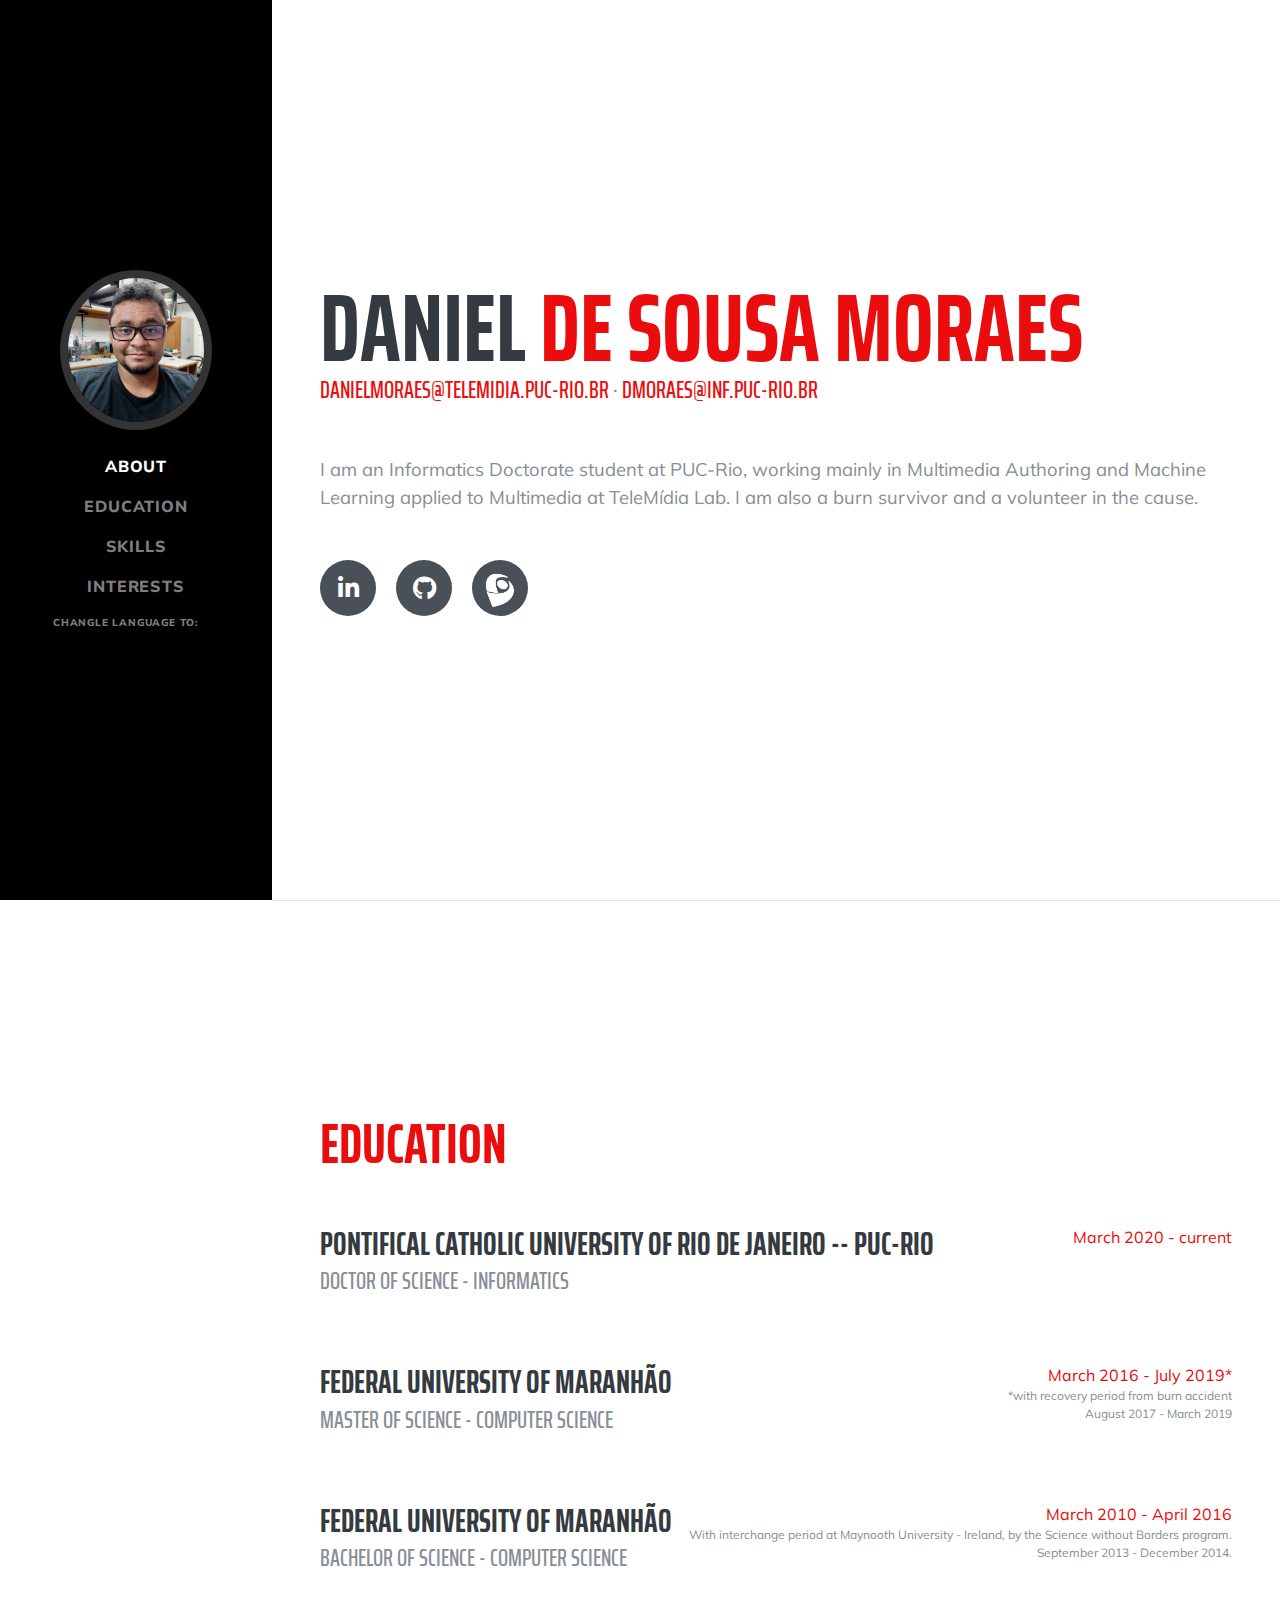
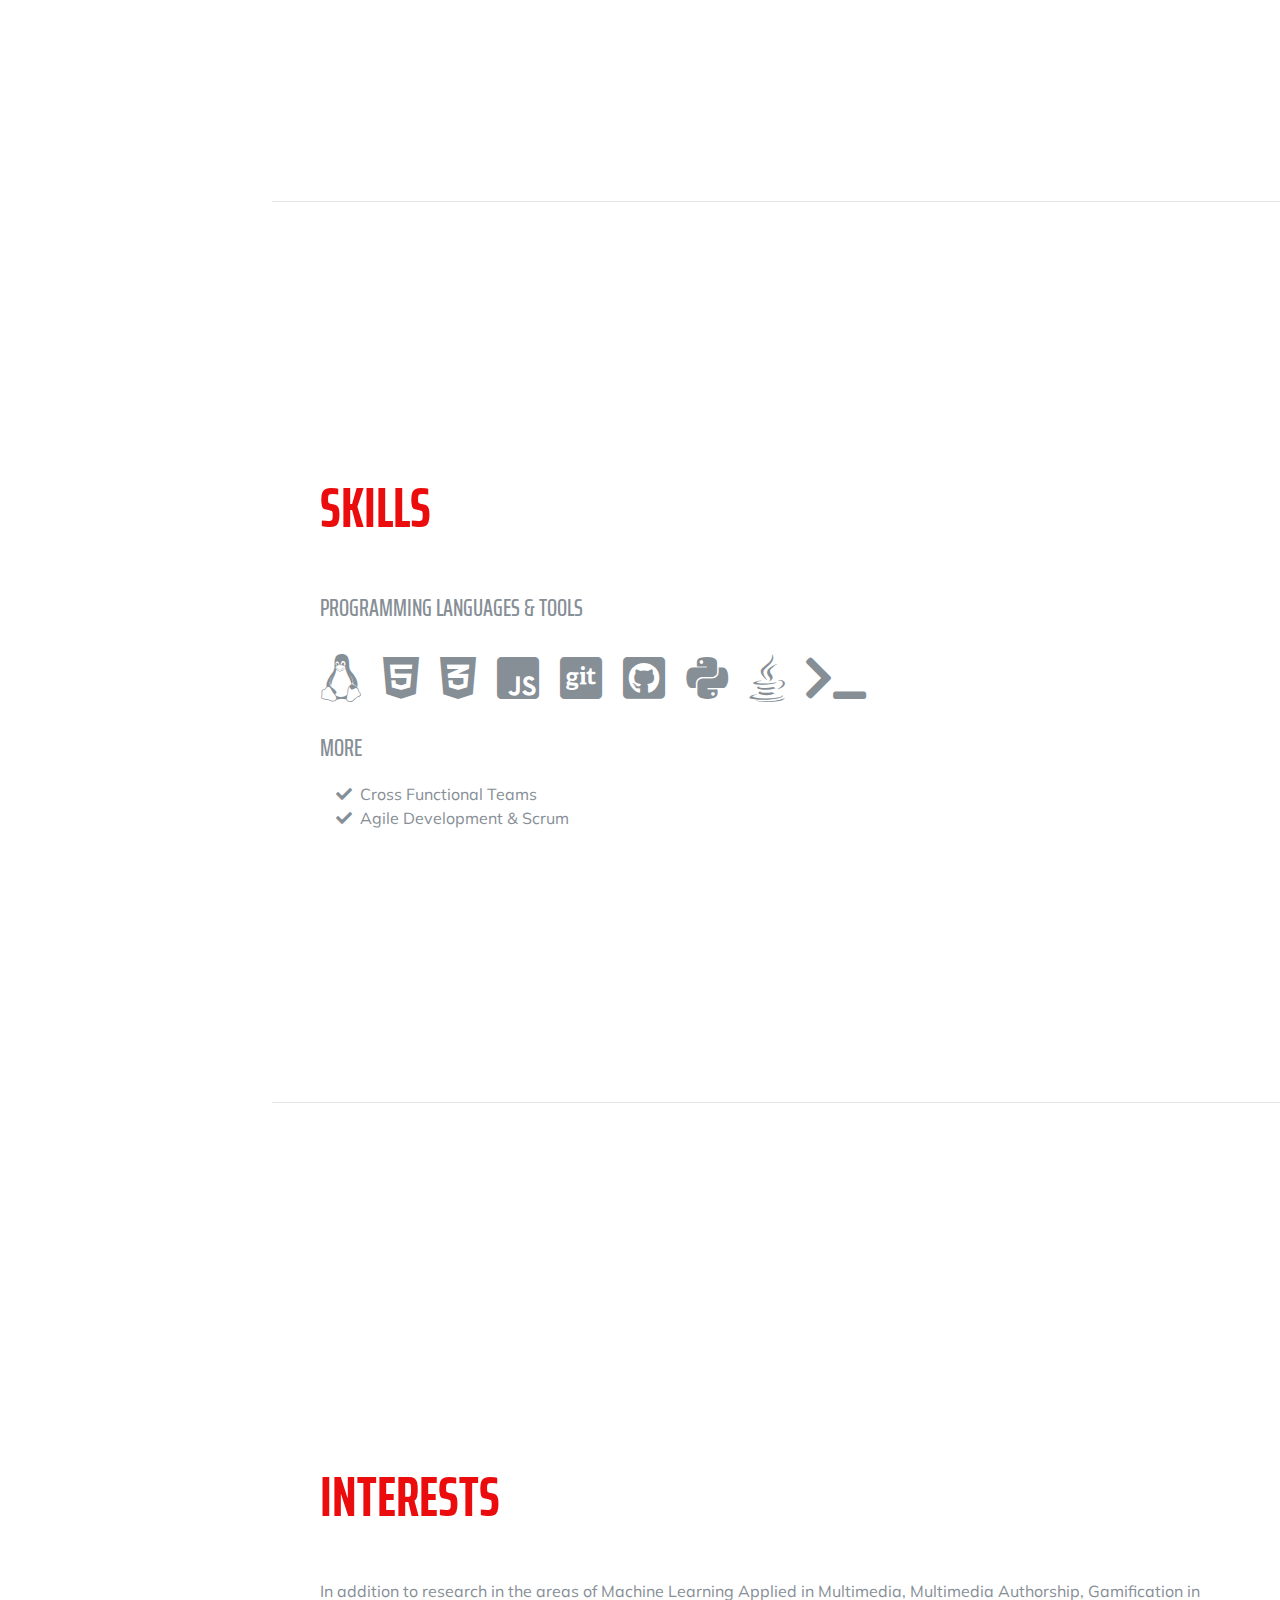
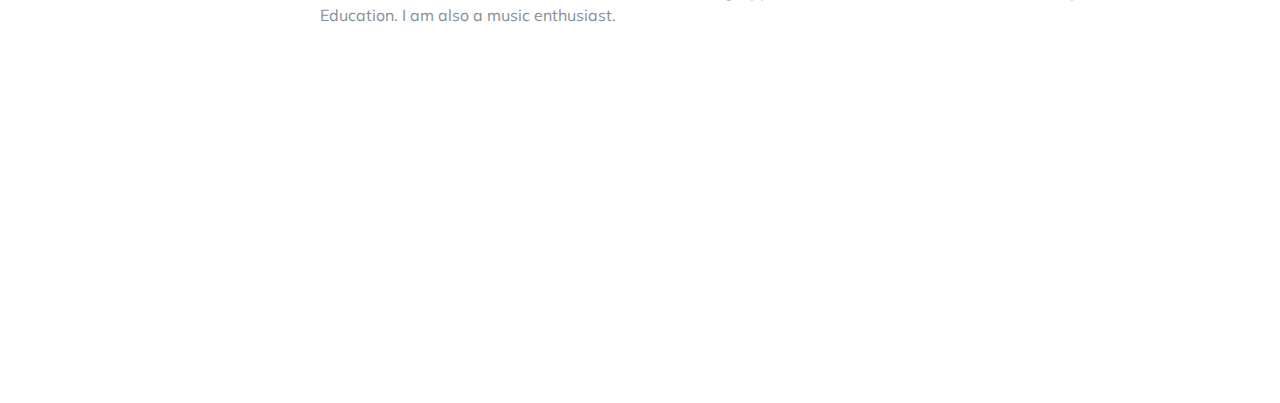
==== commit d81ddf49: "Updating page, creating pt-br page" ====
--- a/index.html
+++ b/index.html
@@ -52,15 +52,20 @@
         <li class="nav-item">
           <a class="nav-link js-scroll-trigger" href="#interests">Interests</a>
         </li>
+        <li class="nav-item">
+          <a class="nav-link lang" href="index-pt.html">Changle language to: <img src="files/flag_brazil.png" width="14" height="14"></img></a>
+        </li>
        <!--  <li class="nav-item">
           <a class="nav-link js-scroll-trigger" href="#awards">Awards</a>
         </li> -->
+        
       </ul>
     </div>
   <!--   <span class="d-none d-lg-block">
       <img class="img-fluid img-profile rounded-circle mx-auto mb-2" src="img/pt.png" alt="Daniel de Sousa Moraes">
     </span> -->
   </nav>
+            
 
   <div class="container-fluid p-0">
 
@@ -74,7 +79,7 @@
           · <a href="mailto:name@email.com">dmoraes@inf.puc-rio.br</a>
         </div>
         <p class="lead mb-5">
-          I am a PhD student, working mainly in multimedia authoring and machine learning applied to multimedia at TeleMídia Lab. 
+          I am an Informatics Doctorate student at PUC-Rio, working mainly in Multimedia Authoring and Machine Learning applied to Multimedia at TeleMídia Lab. 
           I am also a burn survivor and a volunteer in the cause.
         </p>
         <div class="social-icons">
@@ -156,11 +161,11 @@
 
         <div class="resume-item d-flex flex-column flex-md-row justify-content-between mb-5">
           <div class="resume-content">
-            <h3 class="mb-0">Pontifical Catholic University of Rio de Janeiro PUC-Rio</h3>
+            <h3 class="mb-0">Pontifical Catholic University of Rio de Janeiro -- PUC-Rio</h3>
             <div class="subheading mb-3">Doctor of Science - Informatics</div>
           </div>
           <div class="resume-date text-md-right">
-            <span class="text-primary">March 2020</span>
+            <span class="text-primary">March 2020 - current</span>
           </div>
         </div>
 
@@ -171,11 +176,9 @@
           </div>
           <div class="resume-date text-md-right">
             <span class="text-primary">March 2016 - July 2019*</span>
-            <p style="font-size: x-small;">
-              <i>*with recovery period from burn accident</i>
-              <br>August 2017 - January 2019
-            </p>
-            
+            <p style="font-size:12px">*with recovery period from burn accident
+                <br>August 2017 - March 2019     
+            </p>       
           </div>
         </div>
 
@@ -183,12 +186,12 @@
           <div class="resume-content">
             <h3 class="mb-0">Federal University of Maranhão</h3>
             <div class="subheading mb-3">Bachelor of Science - Computer Science</div>
-            <p>With interchange period at Maynooth University by the Science without Borders program.
+          </div>
+          <div class="resume-date text-md-right">
+            <span class="text-primary">March 2010 - April 2016</span>
+            <p style="font-size:12px" >With interchange period at Maynooth University - Ireland, by the Science without Borders program.
               <br>September 2013 - December 2014.
             </p>
-          </div>
-          <div class="resume-date text-md-right">
-            <span class="text-primary">March 2010 - April 2016</span>
           </div>
         </div>
 
@@ -250,7 +253,7 @@
     <section class="resume-section p-3 p-lg-5 d-flex align-items-center" id="interests">
       <div class="w-100">
         <h2 class="mb-5">Interests</h2>
-        <p>In addition to research in the areas of: machine learning applications in multimedia, multimedia authorship, Gamification in education. 
+        <p>In addition to research in the areas of Machine Learning Applied in Multimedia, Multimedia Authorship, Gamification in Education. 
           I am also a music enthusiast.
         </p>
      <!--    <p class="mb-0">When forced indoors, I follow a number of sci-fi and fantasy genre movies and television shows, 
--- a/css/resume.css
+++ b/css/resume.css
@@ -90,6 +90,13 @@
   text-transform: uppercase;
 }
 
+.lang {
+  color: #eb0d0d;
+  font-size: 10px;
+  position: relative;
+  top: 1px;
+  right: 1px;
+}
 #sideNav .navbar-toggler:focus {
   outline-color: #d48a6e;
 }
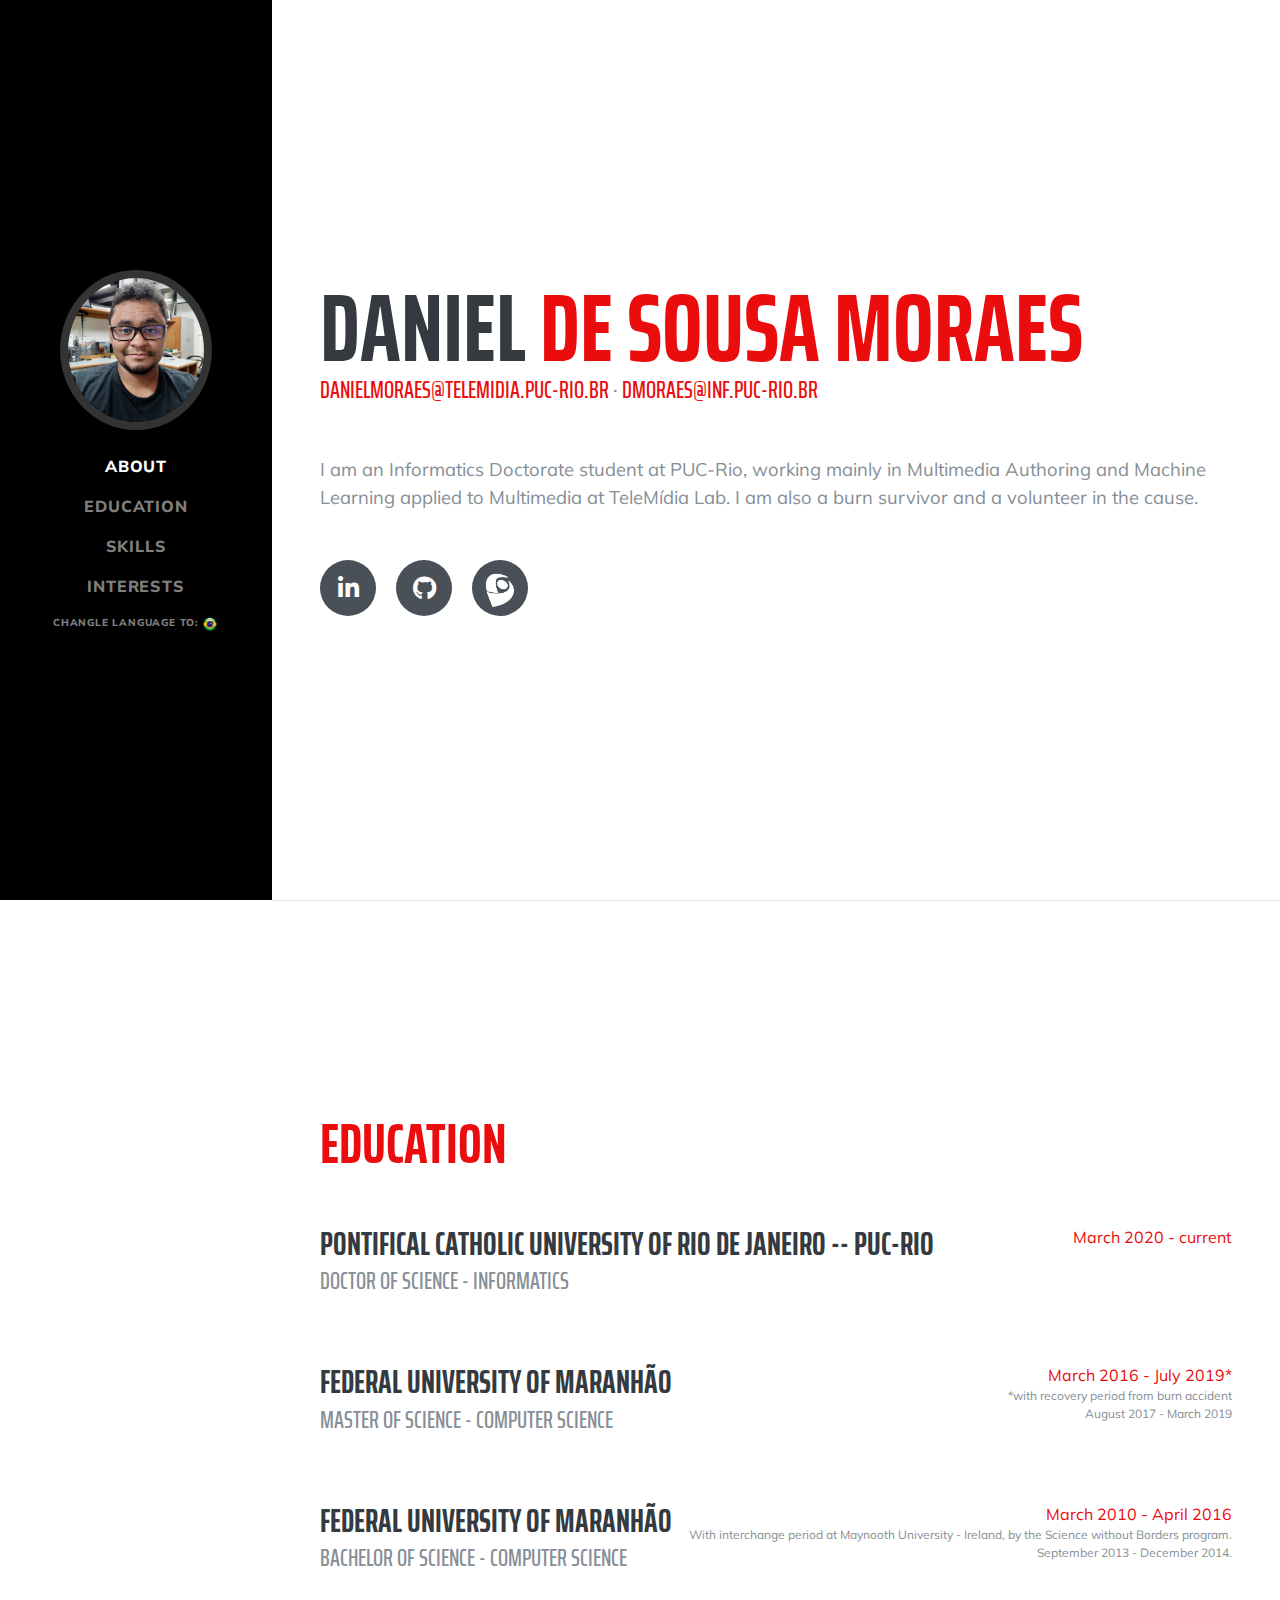
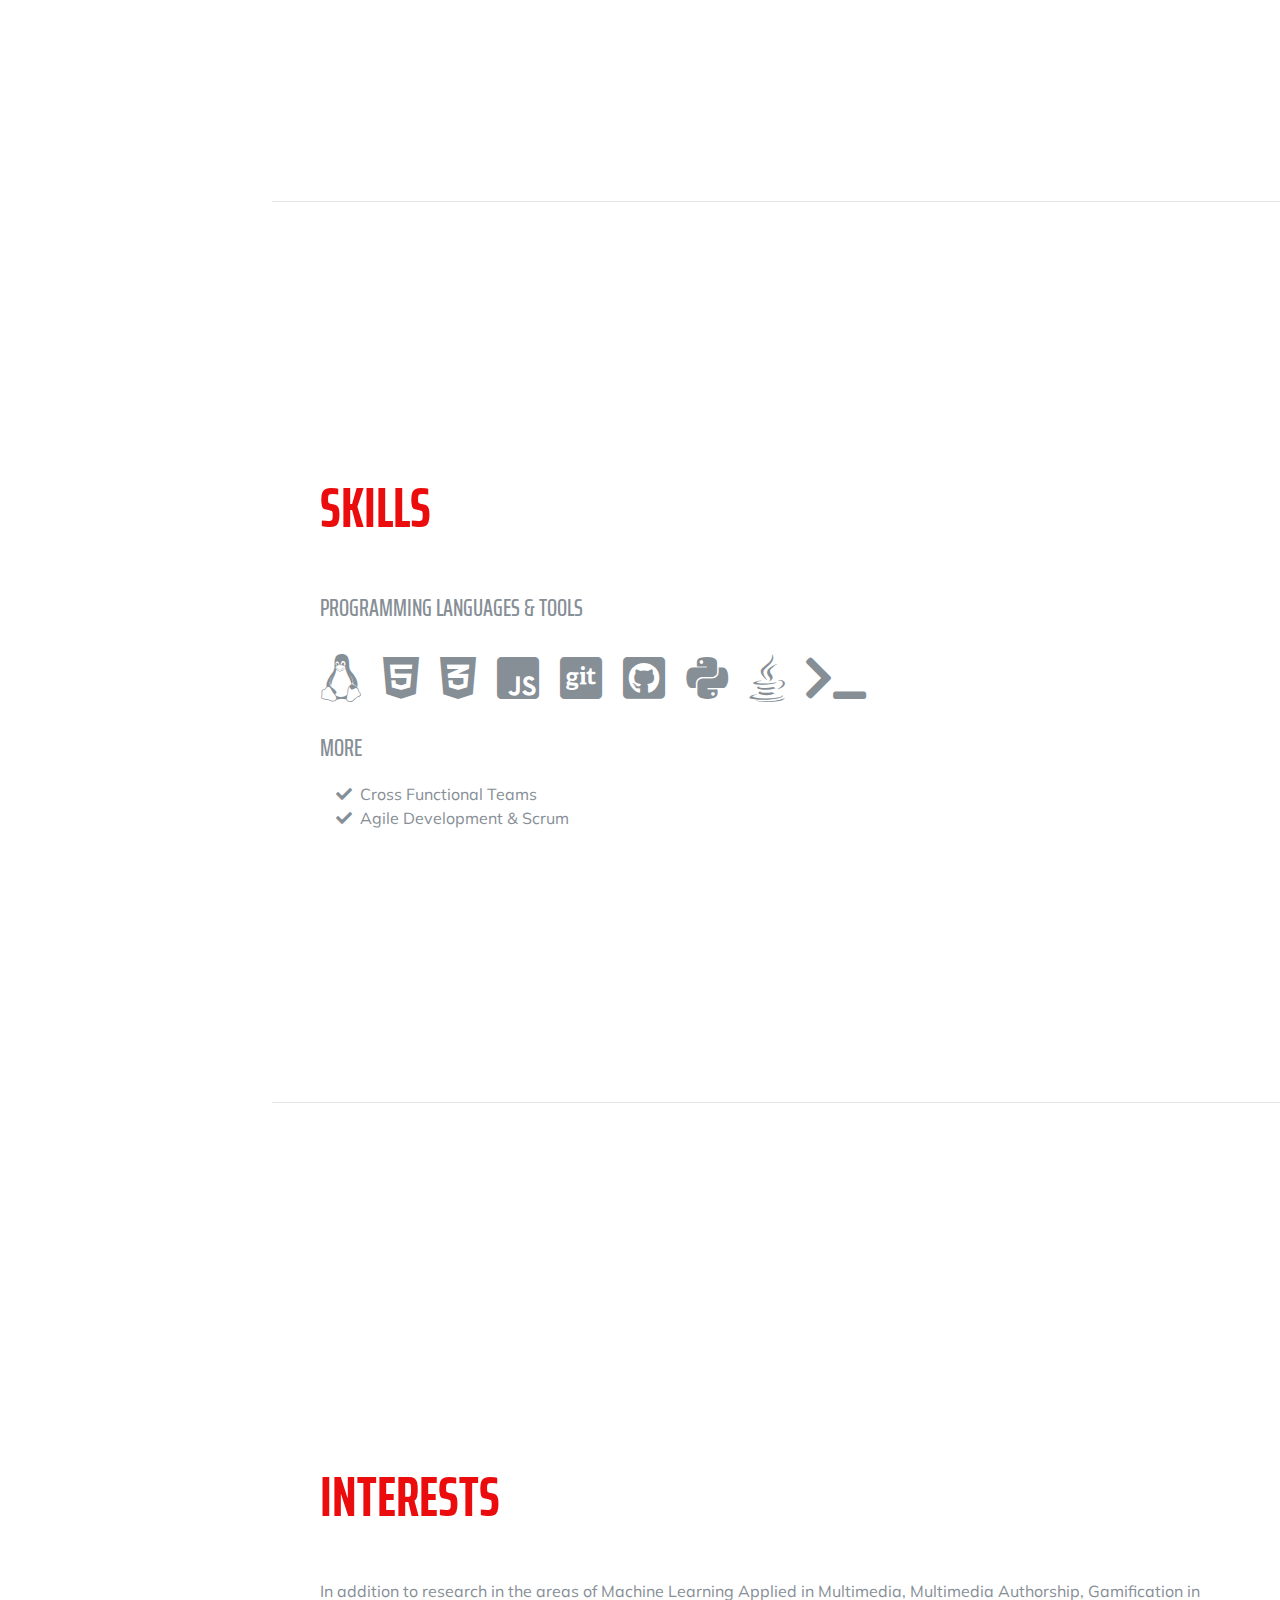
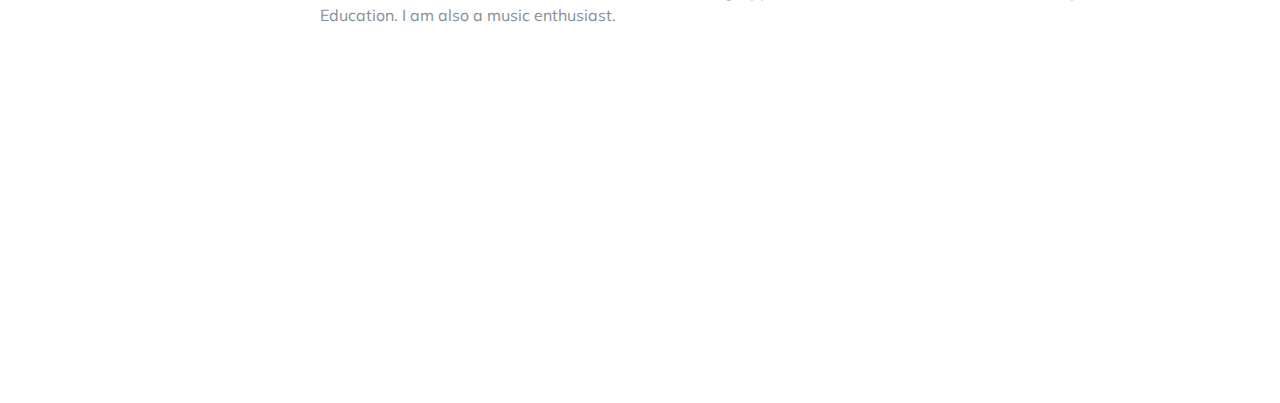
==== commit 1ccf5cef: "fixing path" ====
--- a/index.html
+++ b/index.html
@@ -53,7 +53,7 @@
           <a class="nav-link js-scroll-trigger" href="#interests">Interests</a>
         </li>
         <li class="nav-item">
-          <a class="nav-link lang" href="index-pt.html">Changle language to: <img src="files/flag_brazil.png" width="14" height="14"></img></a>
+          <a class="nav-link lang" href="index-pt.html">Changle language to: <img src="img/flag_brazil.png" width="14" height="14"></img></a>
         </li>
        <!--  <li class="nav-item">
           <a class="nav-link js-scroll-trigger" href="#awards">Awards</a>
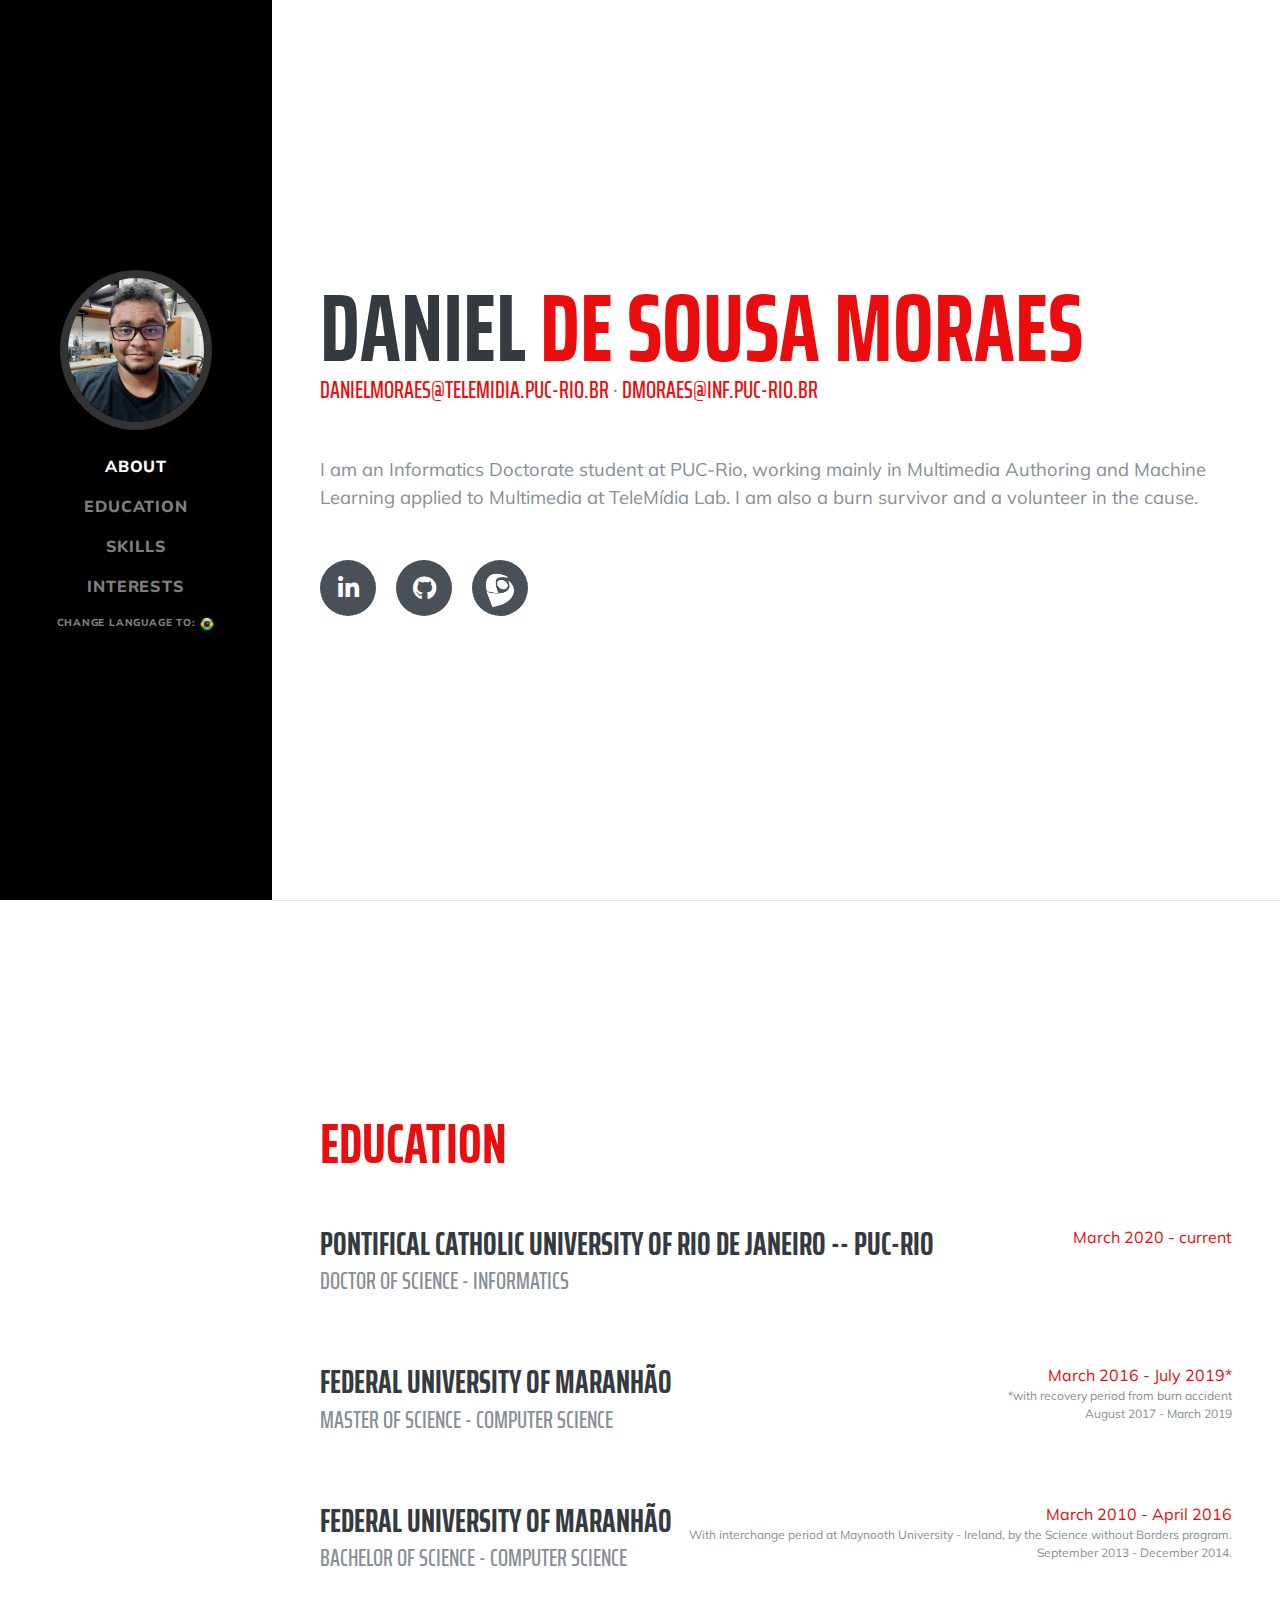
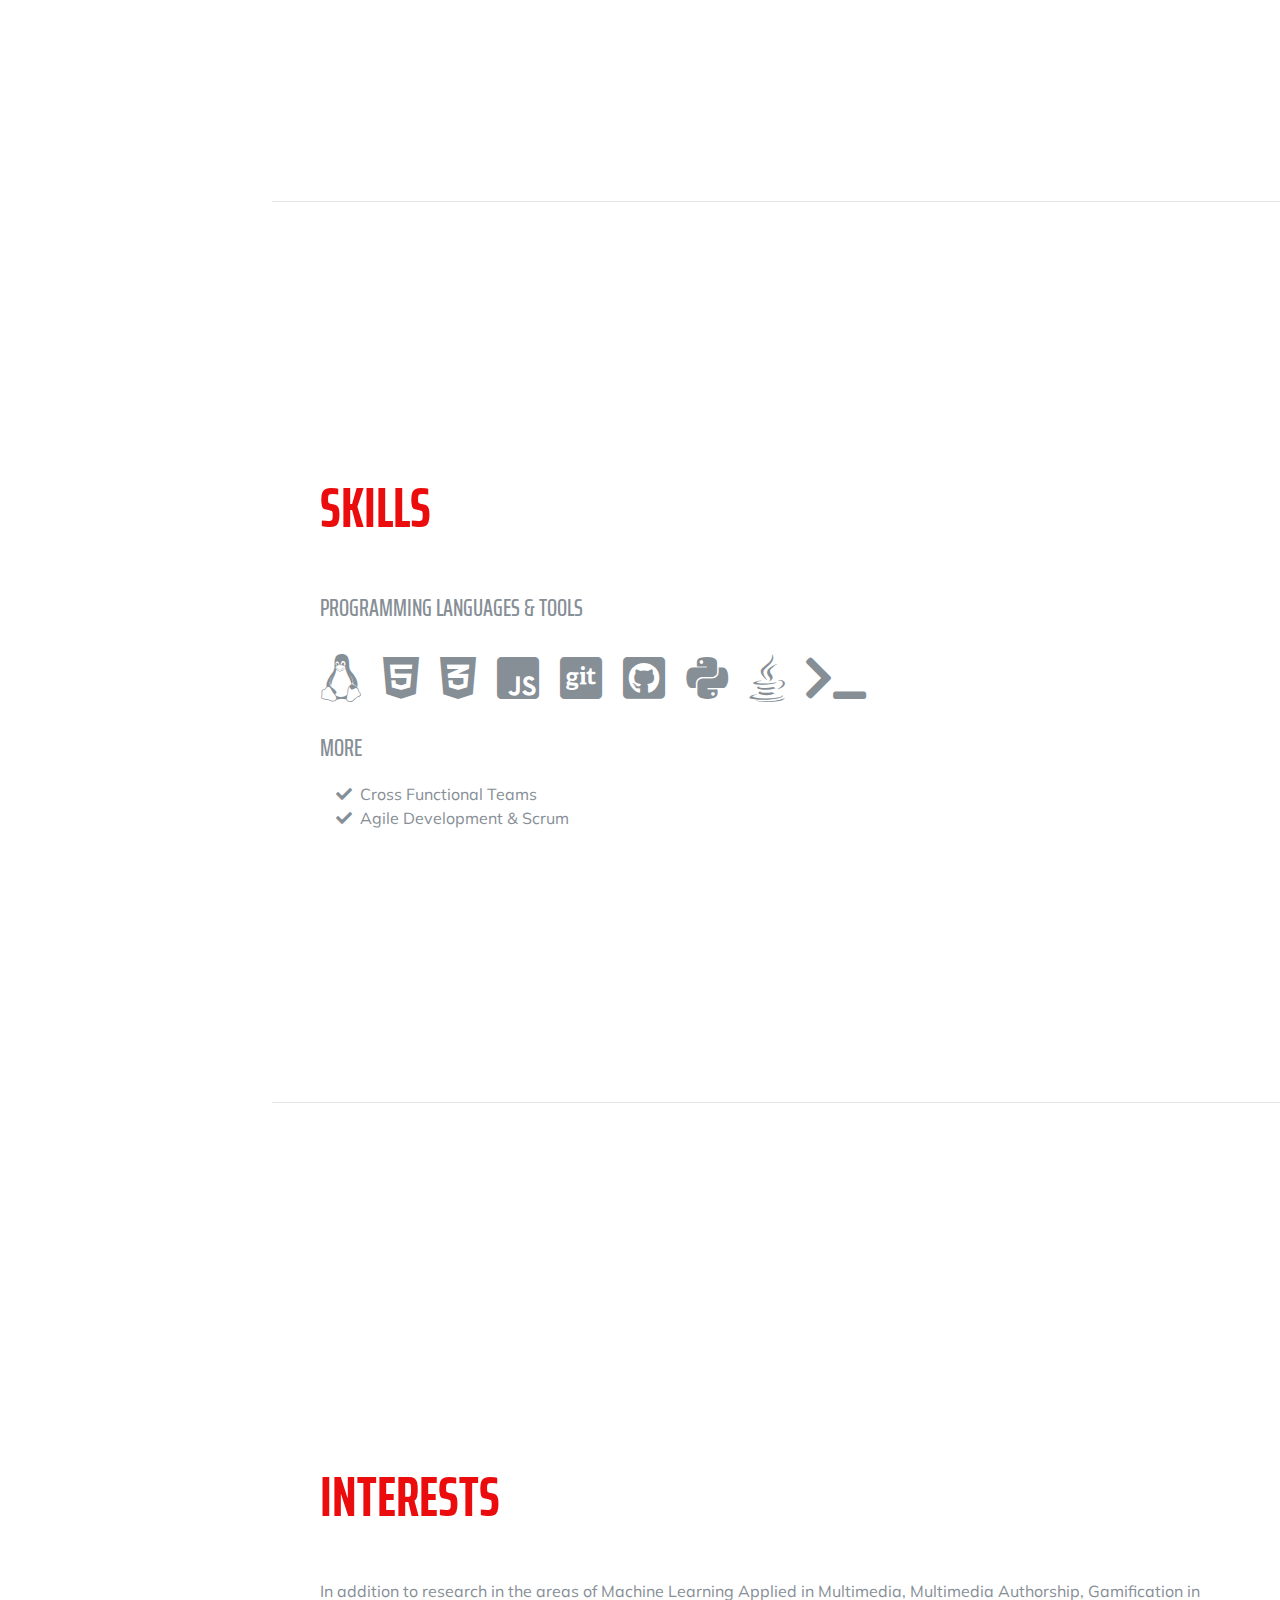
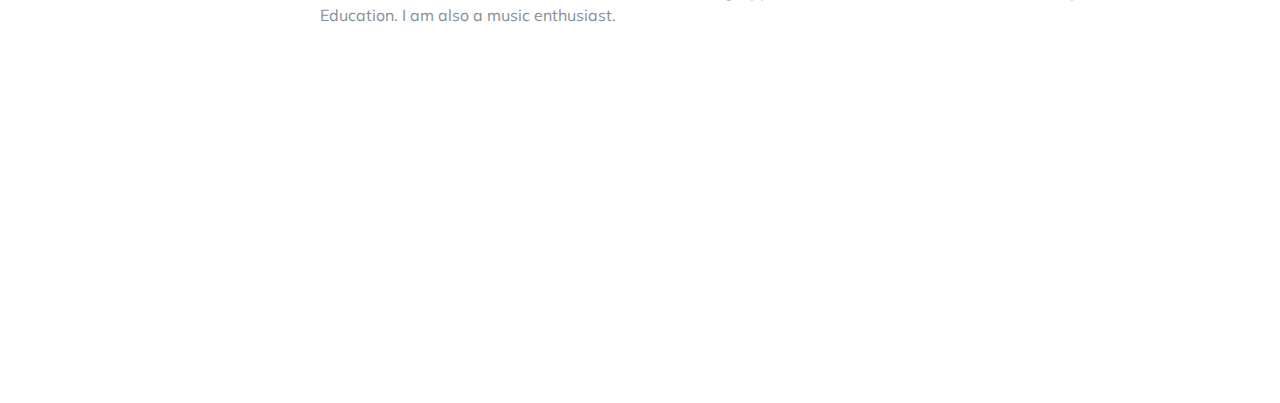
==== commit b37698d4: "Update index.html" ====
--- a/index.html
+++ b/index.html
@@ -53,7 +53,7 @@
           <a class="nav-link js-scroll-trigger" href="#interests">Interests</a>
         </li>
         <li class="nav-item">
-          <a class="nav-link lang" href="index-pt.html">Changle language to: <img src="img/flag_brazil.png" width="14" height="14"></img></a>
+          <a class="nav-link lang" href="index-pt.html">Change language to: <img src="img/flag_brazil.png" width="14" height="14"></img></a>
         </li>
        <!--  <li class="nav-item">
           <a class="nav-link js-scroll-trigger" href="#awards">Awards</a>
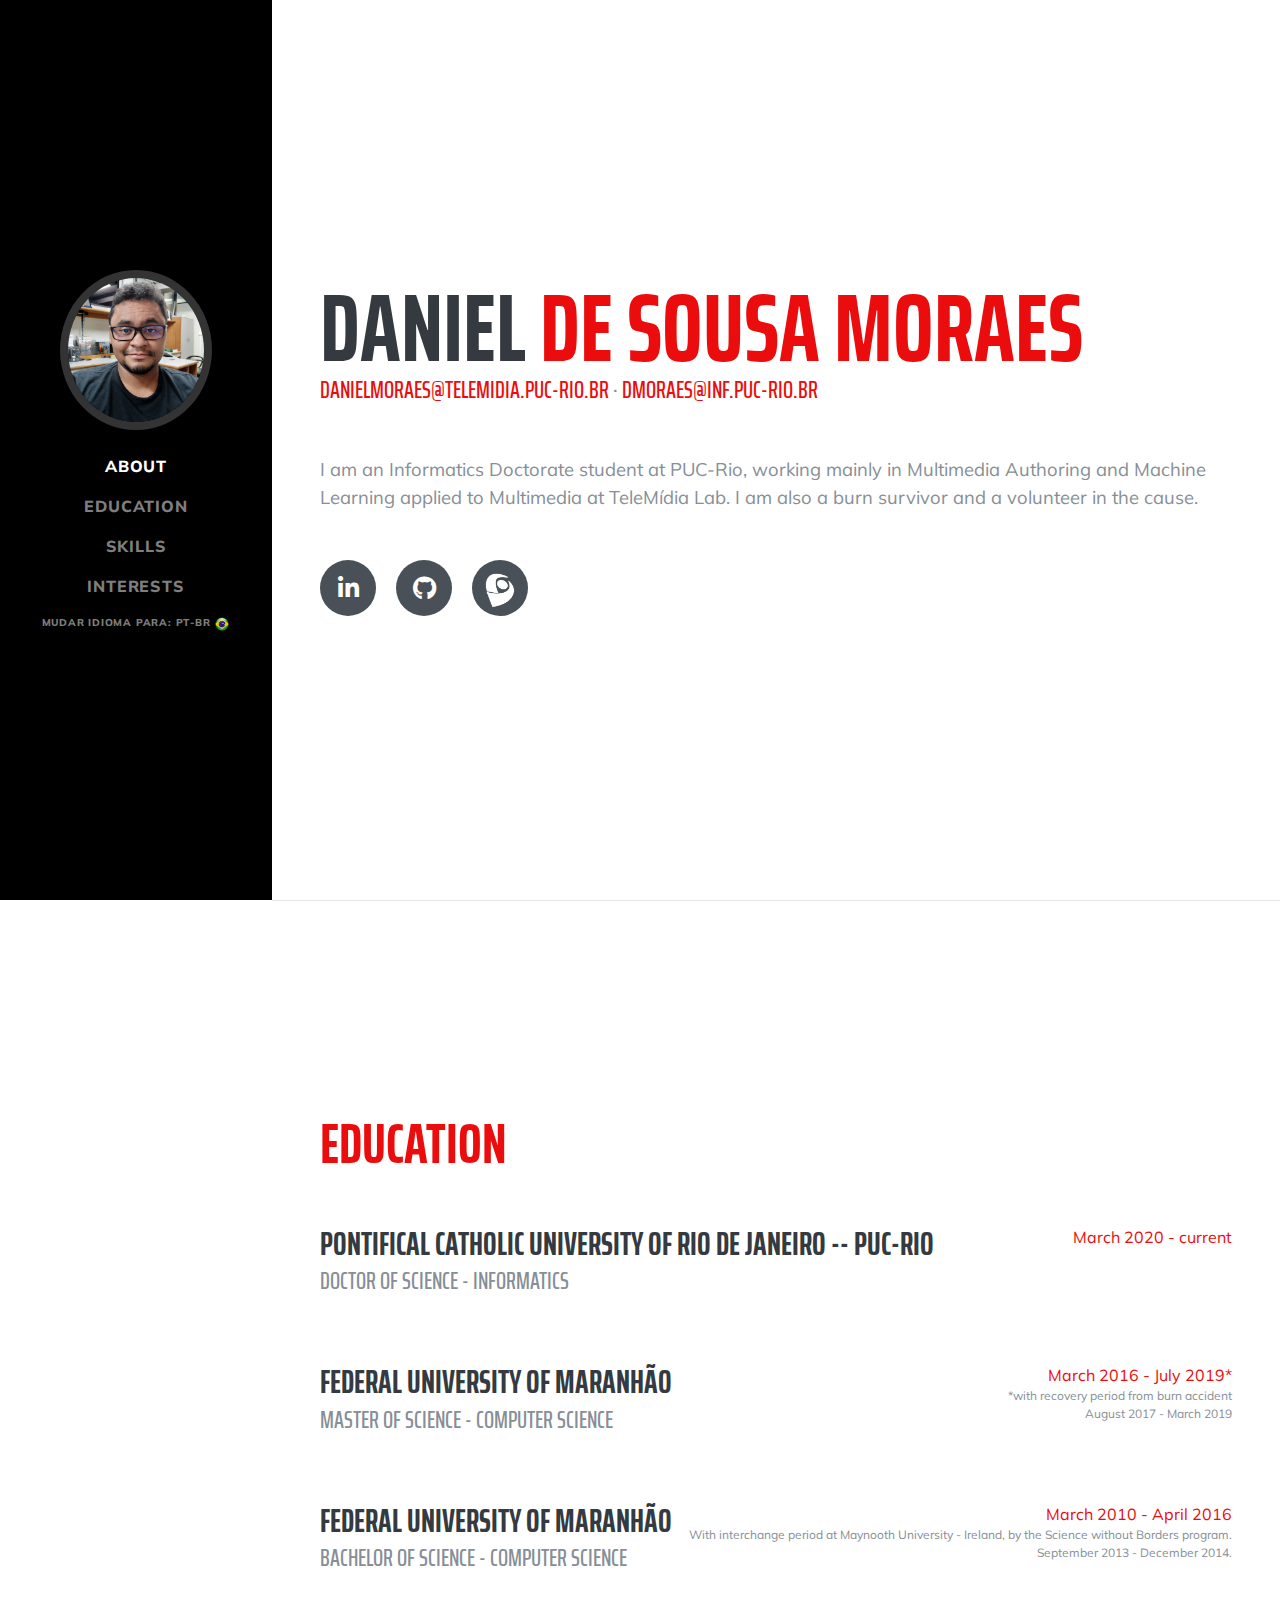
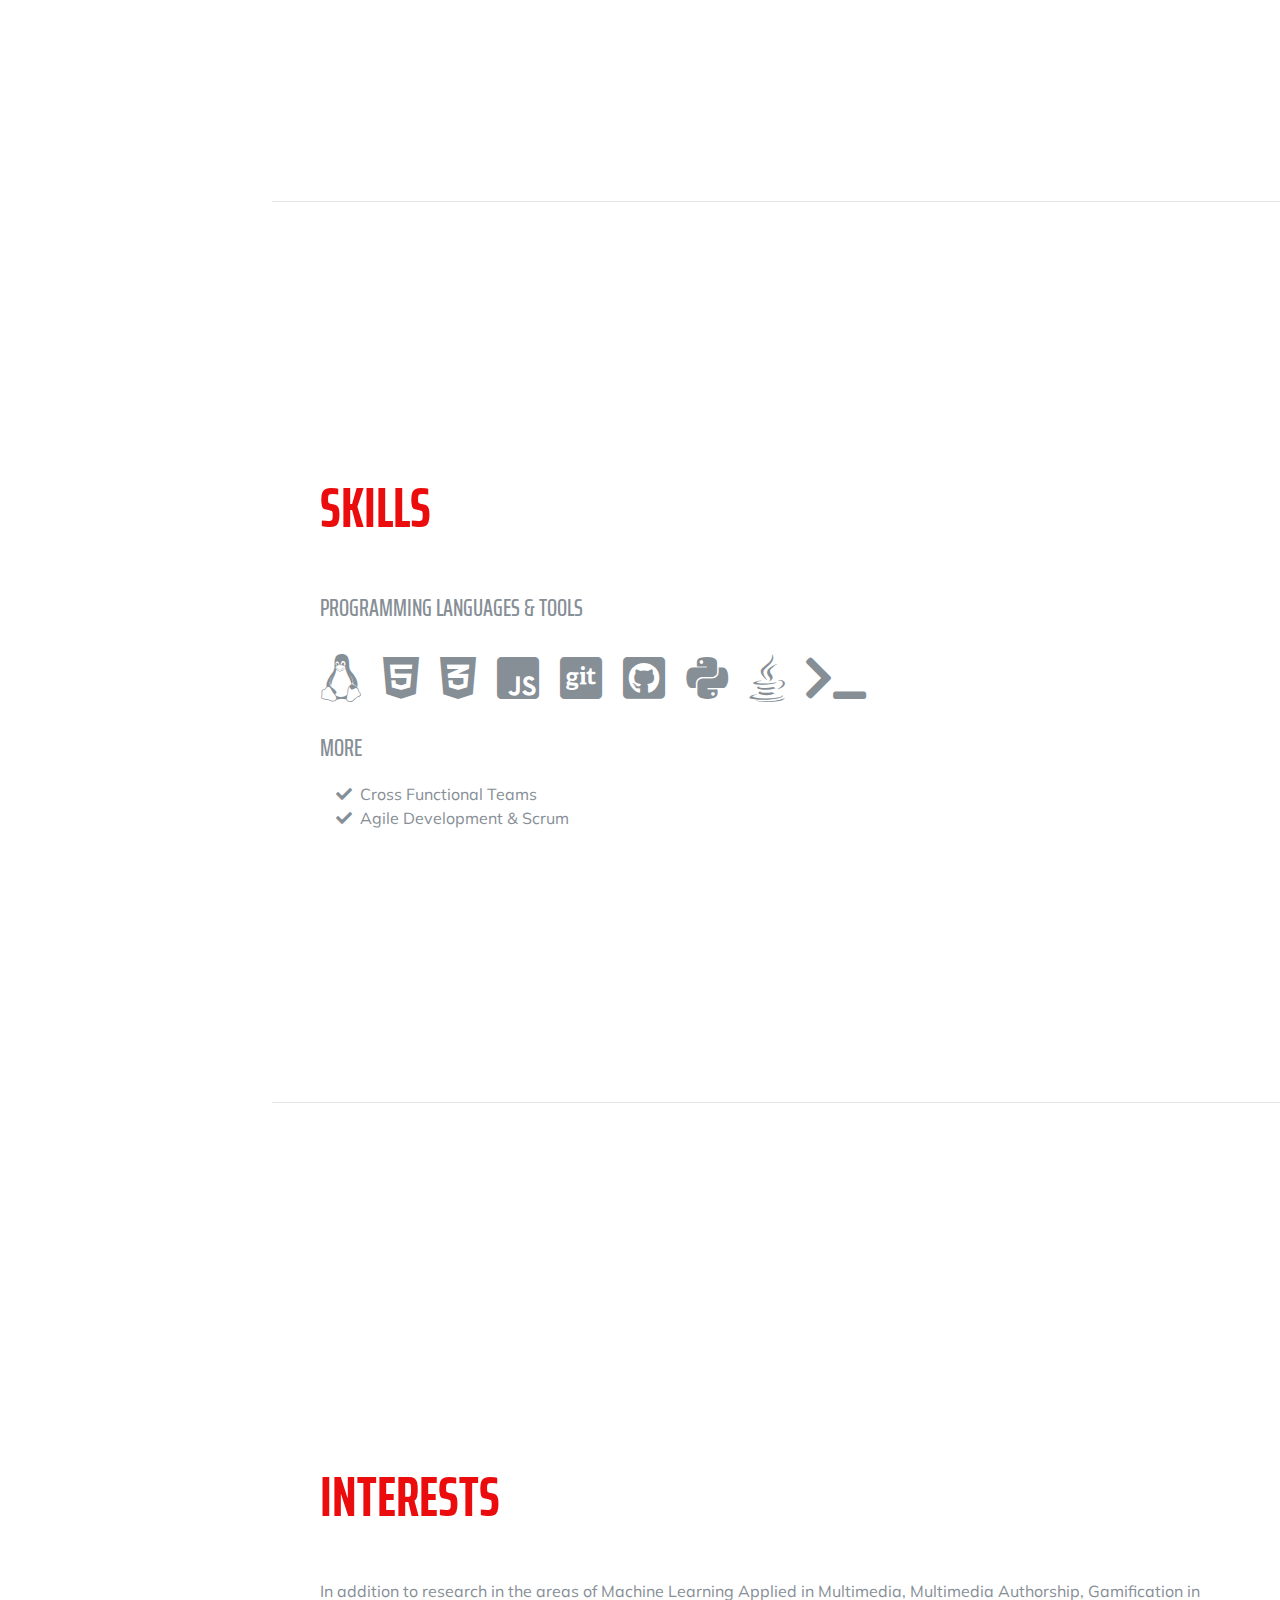
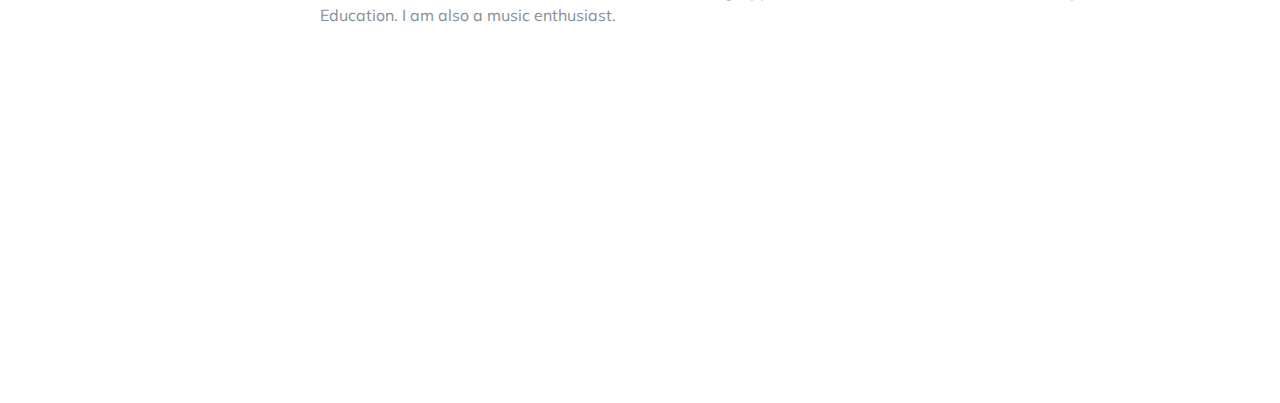
==== commit 55a6ed9e: "Update index.html" ====
--- a/index.html
+++ b/index.html
@@ -53,7 +53,7 @@
           <a class="nav-link js-scroll-trigger" href="#interests">Interests</a>
         </li>
         <li class="nav-item">
-          <a class="nav-link lang" href="index-pt.html">Change language to: <img src="img/flag_brazil.png" width="14" height="14"></img></a>
+          <a class="nav-link lang" href="index-pt.html">Mudar idioma para: Pt-Br <img src="img/flag_brazil.png" width="14" height="14"></img></a>
         </li>
        <!--  <li class="nav-item">
           <a class="nav-link js-scroll-trigger" href="#awards">Awards</a>
